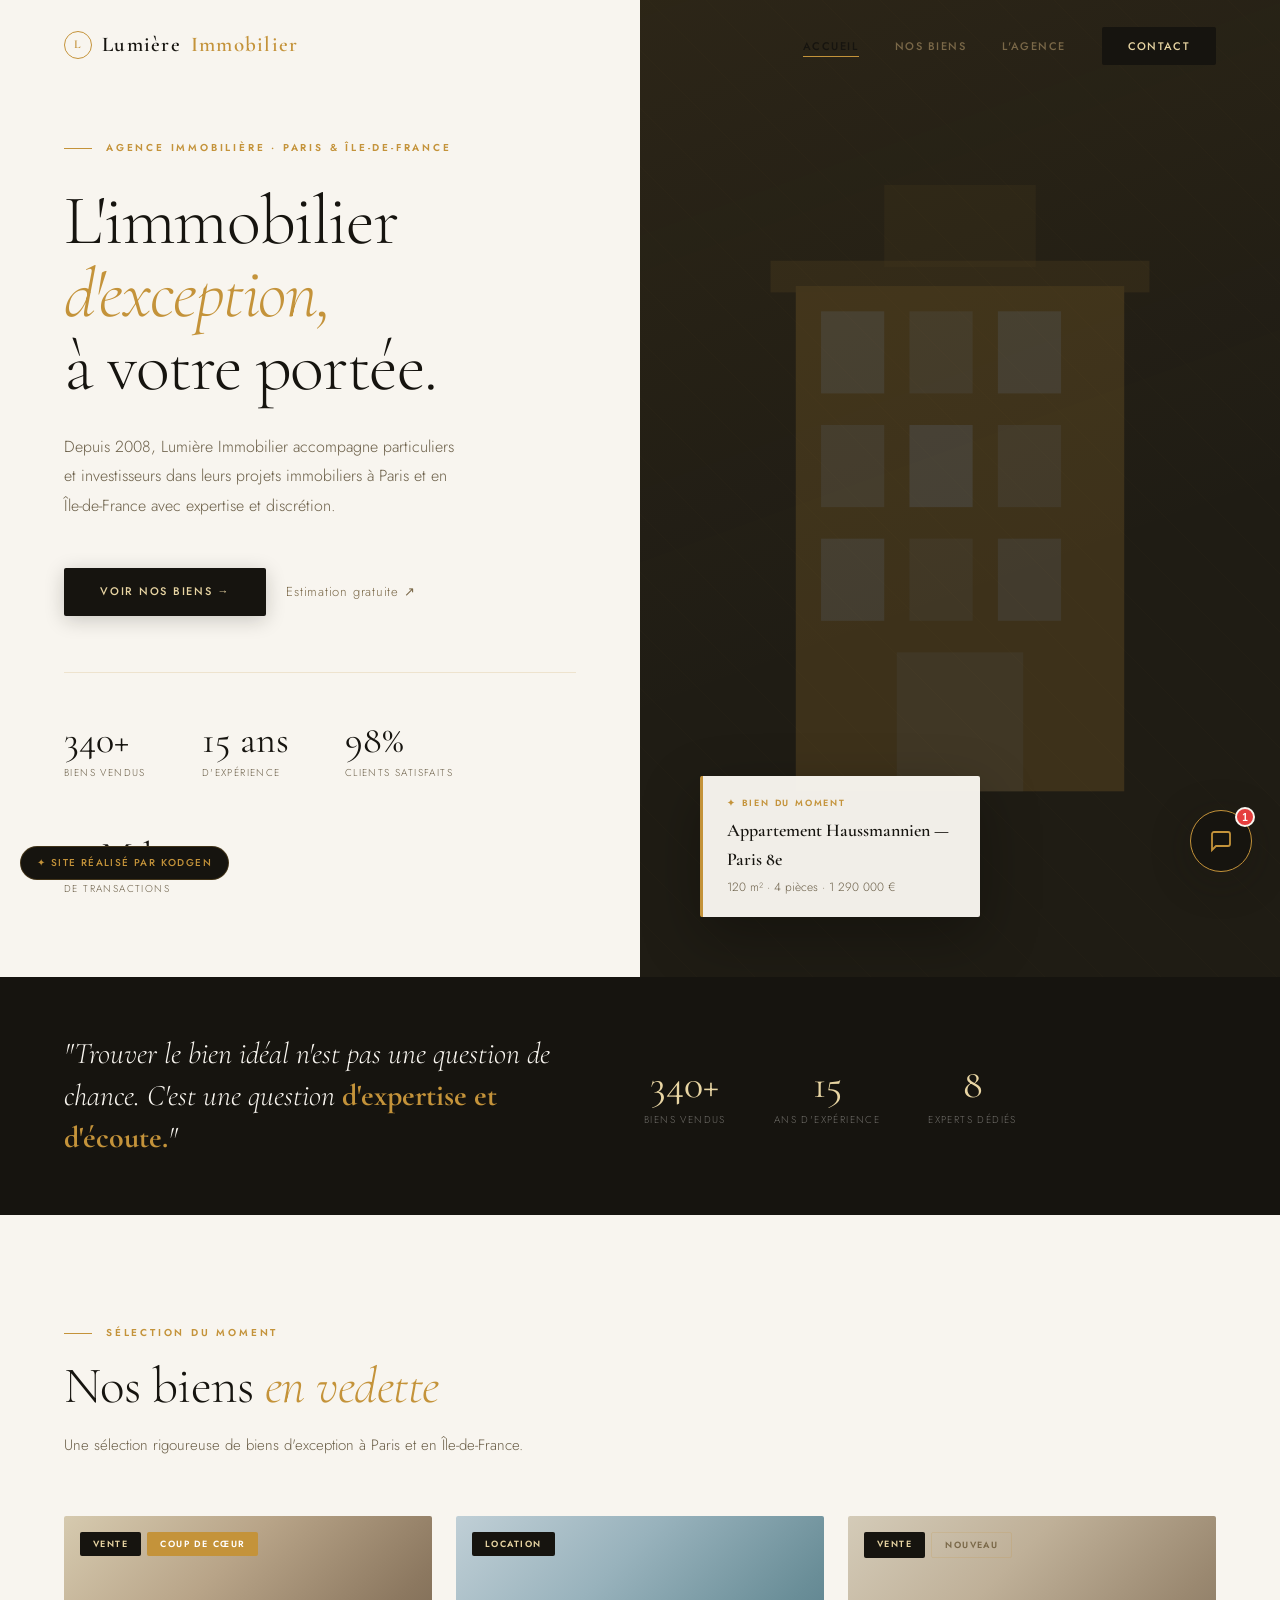
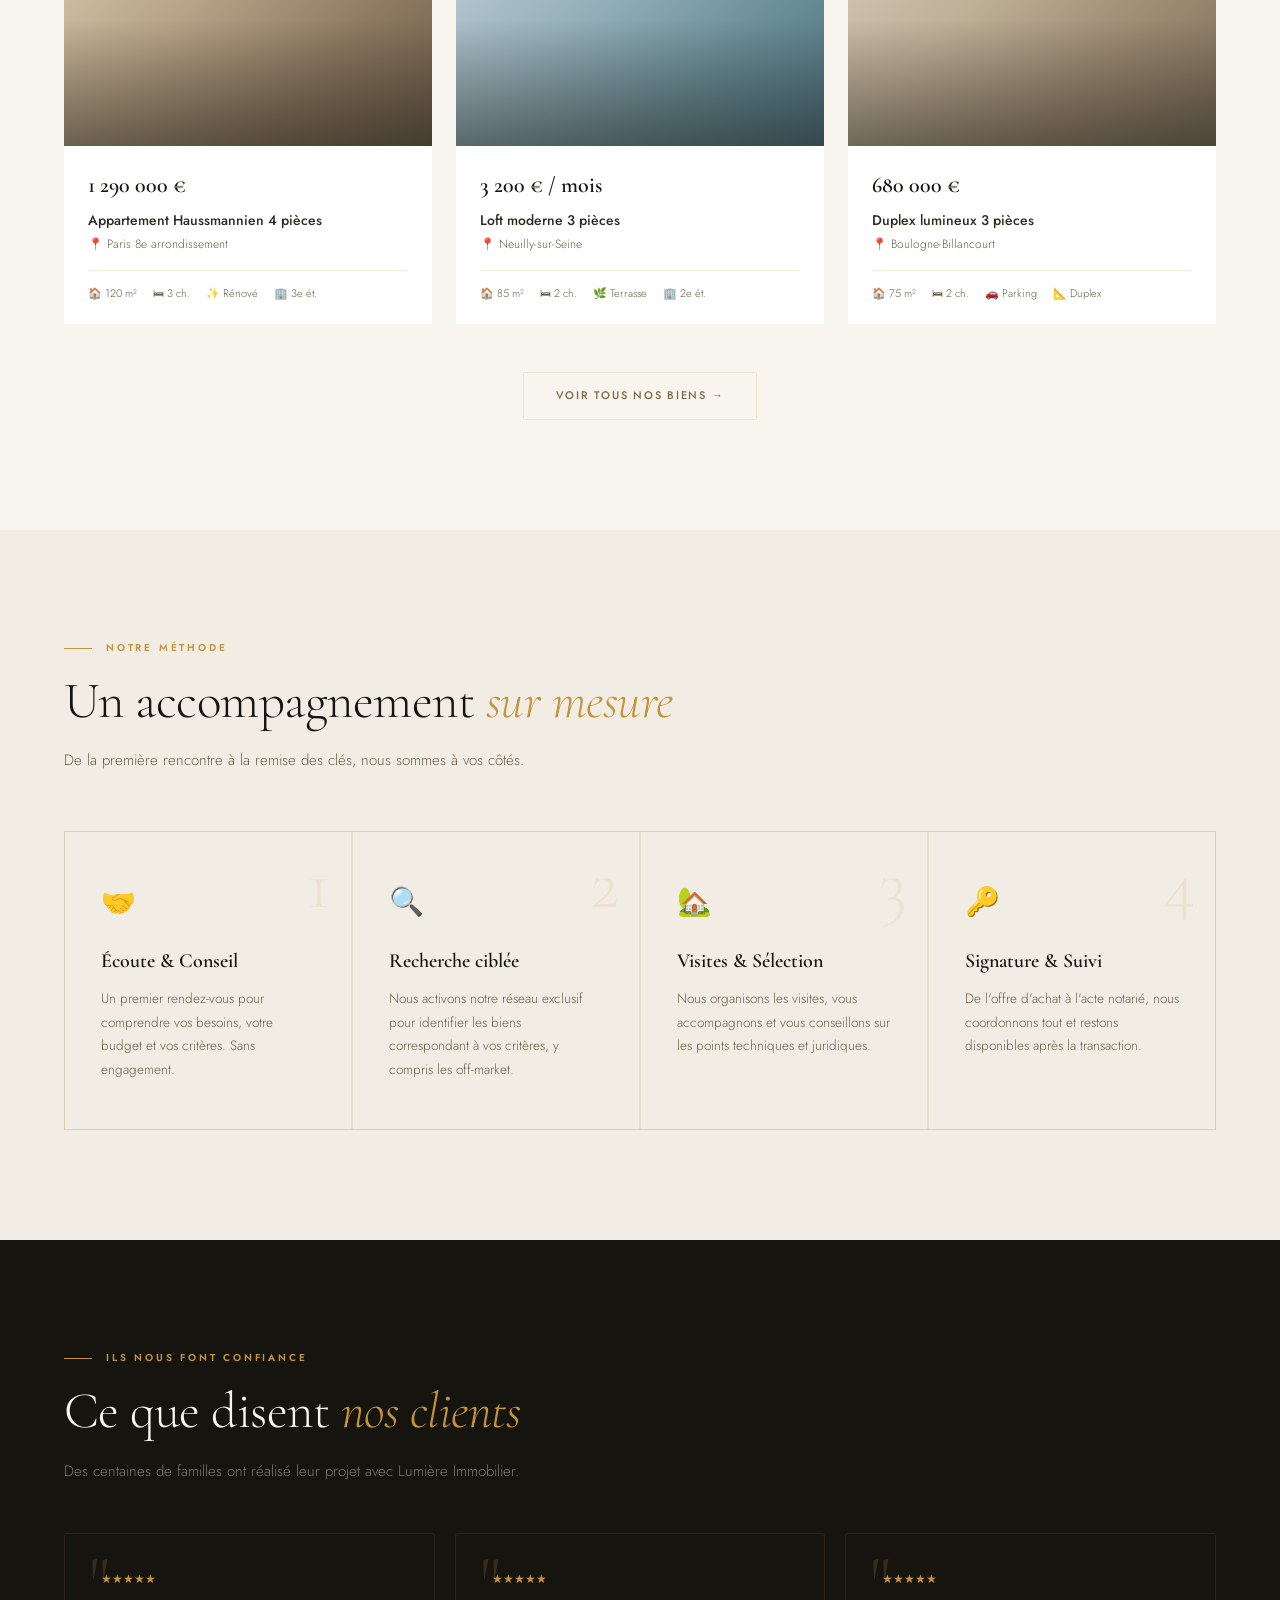
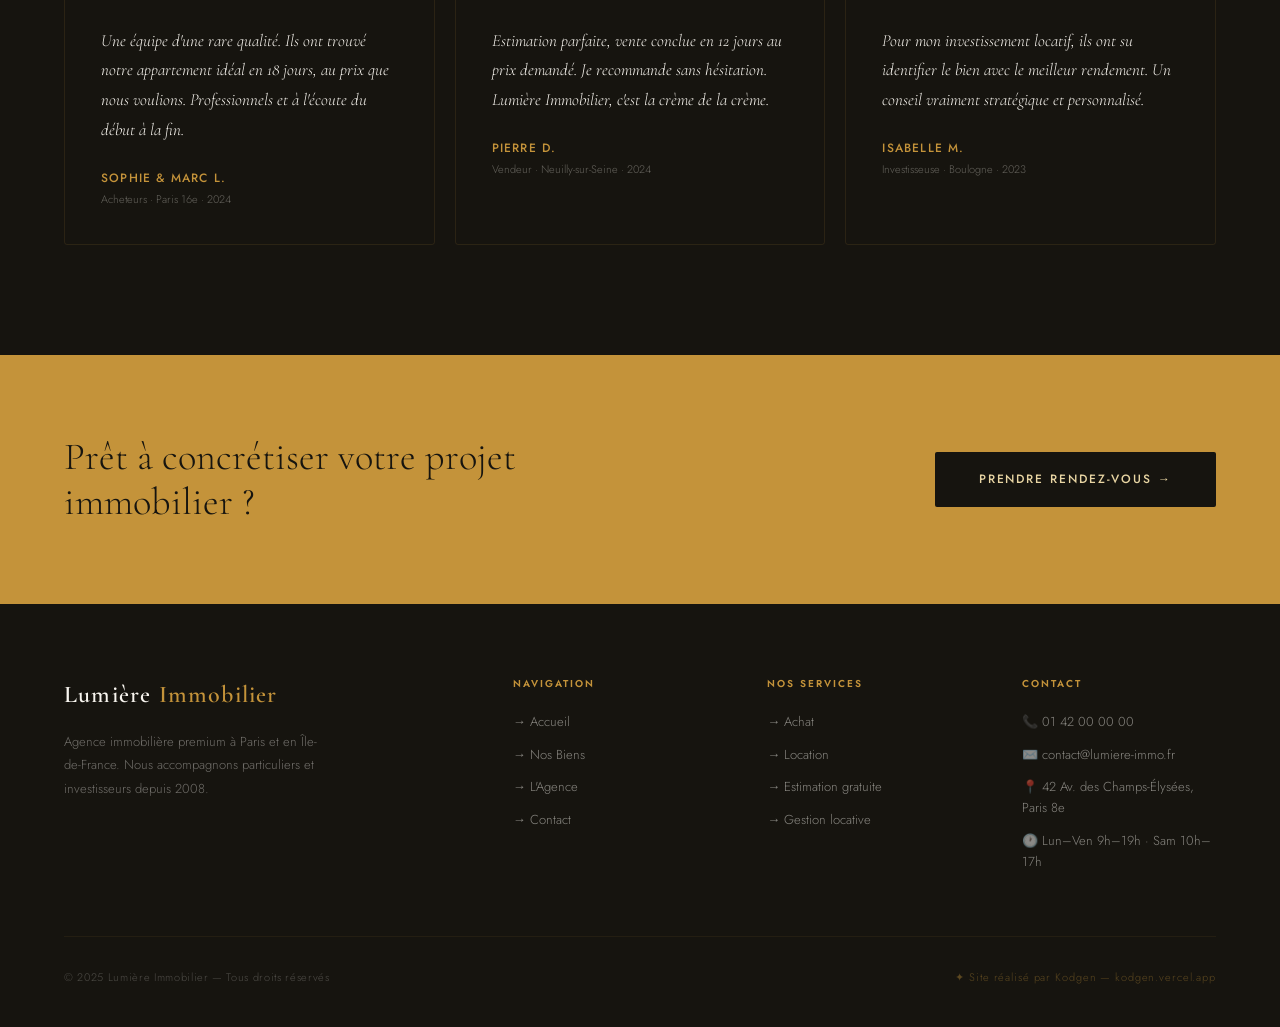
==== index.html @ 2587b150 "Add files via upload" ====
<!DOCTYPE html>
<html lang="fr">
<head>
<meta charset="UTF-8">
<meta name="viewport" content="width=device-width, initial-scale=1.0">
<title>Lumière Immobilier — Agence Premium Paris & IDF</title>
<meta name="description" content="Agence immobilière premium à Paris et en Île-de-France. Achat, vente, location et estimation de biens d'exception depuis 2008.">
<link rel="icon" type="image/svg+xml" href="data:image/svg+xml,<svg xmlns='http://www.w3.org/2000/svg' viewBox='0 0 32 32'><rect width='32' height='32' rx='6' fill='%2316140f'/><text x='50%25' y='54%25' dominant-baseline='central' text-anchor='middle' font-family='Georgia,serif' font-weight='700' font-size='20' fill='%23c4933a'>L</text></svg>">
<link rel="stylesheet" href="style.css">
<style>
  /* ── HERO ── */
  .hero {
    min-height: 100vh;
    display: grid;
    grid-template-columns: 1fr 1fr;
    padding-top: 0;
  }

  .hero-left {
    display: flex; flex-direction: column; justify-content: center;
    padding: 140px 64px 80px;
    position: relative; z-index: 2;
  }

  .hero-kicker {
    font-size: 10px; font-weight: 600;
    letter-spacing: 0.28em; text-transform: uppercase;
    color: var(--gold); margin-bottom: 28px;
    display: flex; align-items: center; gap: 14px;
  }
  .hero-kicker::before { content:''; width:28px; height:1px; background:var(--gold); }

  h1 {
    font-family: 'Cormorant Garamond', serif;
    font-size: clamp(46px, 5.5vw, 76px);
    font-weight: 300; line-height: 1.04;
    letter-spacing: -0.02em; color: var(--dark);
    margin-bottom: 28px;
  }
  h1 em { font-style: italic; color: var(--gold); }

  .hero-sub {
    font-size: 16px; color: var(--text-light);
    line-height: 1.85; max-width: 400px;
    margin-bottom: 48px; font-weight: 300;
  }

  .hero-btns { display: flex; align-items: center; gap: 20px; flex-wrap: wrap; }

  .hero-right {
    position: relative; overflow: hidden; background: var(--dark2);
    display: flex; align-items: flex-end; padding: 60px;
  }

  .hero-bg-pattern {
    position: absolute; inset: 0;
    background:
      linear-gradient(160deg, rgba(196,147,58,0.08) 0%, transparent 60%),
      repeating-linear-gradient(45deg, transparent, transparent 40px, rgba(196,147,58,0.02) 40px, rgba(196,147,58,0.02) 41px);
  }

  .hero-building {
    position: absolute; inset: 0; display: flex; align-items: center; justify-content: center;
  }

  .hero-tag-card {
    position: relative; z-index: 2;
    background: rgba(248,245,239,0.97);
    border-left: 3px solid var(--gold);
    padding: 20px 24px; border-radius: 2px;
    box-shadow: 0 20px 60px rgba(0,0,0,0.3);
    max-width: 280px;
  }
  .hero-tag-label { font-size: 9px; font-weight: 600; letter-spacing: 0.2em; text-transform: uppercase; color: var(--gold); margin-bottom: 6px; }
  .hero-tag-title { font-family: 'Cormorant Garamond', serif; font-size: 18px; font-weight: 600; color: var(--dark); margin-bottom: 4px; }
  .hero-tag-sub { font-size: 12px; color: var(--text-light); }

  /* ── ABOUT STRIP ── */
  .about-strip {
    background: var(--dark);
    padding: 56px 64px;
    display: flex; align-items: center; gap: 80px;
    flex-wrap: wrap;
  }
  .about-strip-text {
    font-family: 'Cormorant Garamond', serif;
    font-size: clamp(20px, 2.5vw, 30px);
    font-weight: 300; font-style: italic;
    color: var(--cream); line-height: 1.4;
    max-width: 500px; flex: 1;
  }
  .about-strip-text strong { color: var(--gold); font-style: normal; }
  .about-strip-stats {
    display: flex; gap: 48px; flex-wrap: wrap;
  }
  .strip-stat { text-align: center; }
  .strip-stat-num {
    font-family: 'Cormorant Garamond', serif;
    font-size: 40px; font-weight: 400; color: var(--gold-light); line-height: 1;
  }
  .strip-stat-label { font-size: 10px; letter-spacing: 0.14em; text-transform: uppercase; color: rgba(248,245,239,0.4); margin-top: 8px; }

  /* ── BIENS SECTION ── */
  .biens-grid {
    display: grid; grid-template-columns: repeat(3, 1fr); gap: 24px;
  }

  .bien-card {
    background: white; border-radius: 2px; overflow: hidden;
    transition: transform 0.35s cubic-bezier(0.4,0,0.2,1), box-shadow 0.35s;
    cursor: pointer;
  }
  .bien-card:hover { transform: translateY(-6px); box-shadow: 0 24px 64px rgba(22,20,15,0.13); }

  .bien-img {
    height: 230px; position: relative; overflow: hidden;
  }
  .bien-img-bg {
    width: 100%; height: 100%;
    transition: transform 0.45s cubic-bezier(0.4,0,0.2,1);
  }
  .bien-card:hover .bien-img-bg { transform: scale(1.06); }

  .p1 { background: linear-gradient(135deg, #d6caaf 0%, #b8a488 35%, #8c7860 70%, #6b5c48 100%); }
  .p2 { background: linear-gradient(135deg, #c0cfd6 0%, #98b2bc 35%, #6a8e98 70%, #4d7280 100%); }
  .p3 { background: linear-gradient(135deg, #d4cbb8 0%, #bfb098 35%, #9a8870 70%, #7a6c58 100%); }
  .p4 { background: linear-gradient(135deg, #c8d4c0 0%, #a8b898 35%, #7a9070 70%, #5c7055 100%); }
  .p5 { background: linear-gradient(135deg, #d0c4b0 0%, #b8a890 35%, #9a8c78 70%, #7c7060 100%); }

  .bien-img-overlay {
    position: absolute; inset: 0;
    background: linear-gradient(to top, rgba(22,20,15,0.45) 0%, transparent 55%);
  }

  .bien-badges {
    position: absolute; top: 16px; left: 16px;
    display: flex; gap: 6px;
  }

  .bien-body { padding: 22px 24px; }
  .bien-price {
    font-family: 'Cormorant Garamond', serif;
    font-size: 22px; font-weight: 600; color: var(--dark);
    margin-bottom: 6px;
  }
  .bien-title { font-size: 14px; font-weight: 500; color: var(--text); margin-bottom: 3px; }
  .bien-loc { font-size: 12px; color: var(--text-light); margin-bottom: 16px; }
  .bien-specs {
    display: flex; gap: 16px;
    padding-top: 14px; border-top: 1px solid var(--border);
  }
  .spec { font-size: 11px; color: var(--text-light); display: flex; align-items: center; gap: 4px; }

  /* ── PROCESS ── */
  .process-section { background: var(--cream2); }
  .process-grid {
    display: grid; grid-template-columns: repeat(4, 1fr); gap: 2px;
    background: var(--border); border: 1px solid var(--border);
  }
  .process-item {
    background: var(--cream2); padding: 48px 36px;
    position: relative; overflow: hidden;
  }
  .process-num {
    font-family: 'Cormorant Garamond', serif;
    font-size: 72px; font-weight: 300; color: var(--gold);
    opacity: 0.12; position: absolute;
    top: 16px; right: 20px; line-height: 1;
  }
  .process-icon { font-size: 28px; margin-bottom: 20px; }
  .process-title {
    font-family: 'Cormorant Garamond', serif;
    font-size: 20px; font-weight: 600; color: var(--dark);
    margin-bottom: 10px;
  }
  .process-desc { font-size: 13.5px; color: var(--text-light); line-height: 1.75; }

  /* ── TEMOIGNAGES ── */
  .temoignages-section { background: var(--dark); }
  .temoignages-section .section-title { color: var(--cream); }
  .temoignages-section .section-sub { color: rgba(248,245,239,0.45); }
  .temoignages-section .eyebrow { color: var(--gold); }
  .temoignages-section .eyebrow::before { background: var(--gold); }

  .temo-grid { display: grid; grid-template-columns: repeat(3,1fr); gap: 20px; }
  .temo-card {
    border: 1px solid rgba(196,147,58,0.12);
    border-radius: 3px; padding: 36px;
    position: relative; transition: border-color 0.3s;
  }
  .temo-card:hover { border-color: rgba(196,147,58,0.3); }
  .temo-quote {
    font-family: 'Cormorant Garamond', serif;
    font-size: 72px; color: var(--gold); opacity: 0.2;
    position: absolute; top: 12px; left: 24px; line-height: 1;
  }
  .temo-text {
    font-family: 'Cormorant Garamond', serif;
    font-size: 17px; font-style: italic; font-weight: 300;
    color: var(--cream); line-height: 1.75;
    margin-bottom: 24px; padding-top: 24px;
  }
  .temo-stars { color: var(--gold); font-size: 12px; margin-bottom: 12px; }
  .temo-author { font-size: 12px; font-weight: 500; letter-spacing: 0.1em; text-transform: uppercase; color: var(--gold); }
  .temo-role { font-size: 11px; color: rgba(248,245,239,0.35); margin-top: 3px; }

  /* ── CTA BAND ── */
  .cta-band {
    background: var(--gold);
    padding: 80px 64px;
    display: flex; align-items: center; justify-content: space-between; gap: 40px; flex-wrap: wrap;
  }
  .cta-band-title {
    font-family: 'Cormorant Garamond', serif;
    font-size: clamp(28px, 3vw, 44px);
    font-weight: 300; color: var(--dark);
    max-width: 500px; line-height: 1.15;
  }
  .btn-cta-dark {
    background: var(--dark); color: var(--gold-light);
    padding: 18px 44px; font-family: 'Jost', sans-serif;
    font-size: 12px; font-weight: 500;
    letter-spacing: 0.16em; text-transform: uppercase;
    text-decoration: none; border-radius: 2px; white-space: nowrap;
    transition: background 0.2s, transform 0.2s; display: inline-block;
  }
  .btn-cta-dark:hover { background: var(--dark2); transform: translateY(-2px); }

  @media (max-width: 900px) {
    .hero { grid-template-columns: 1fr; }
    .hero-right { height: 360px; }
    .hero-left { padding: 110px 28px 60px; }
    .biens-grid { grid-template-columns: 1fr; }
    .process-grid { grid-template-columns: 1fr 1fr; }
    .temo-grid { grid-template-columns: 1fr; }
    .about-strip { padding: 48px 28px; gap: 40px; }
    .cta-band { padding: 60px 28px; }
  }
  @media (max-width: 600px) {
    .process-grid { grid-template-columns: 1fr; }
    .about-strip-stats { gap: 28px; }
  }
</style>
</head>
<body>

<div id="nav-placeholder"></div>

<!-- HERO -->
<header class="hero">
  <div class="hero-left">
    <div class="hero-kicker">Agence immobilière · Paris & Île-de-France</div>
    <h1>L'immobilier<br><em>d'exception,</em><br>à votre portée.</h1>
    <p class="hero-sub">Depuis 2008, Lumière Immobilier accompagne particuliers et investisseurs dans leurs projets immobiliers à Paris et en Île-de-France avec expertise et discrétion.</p>
    <div class="hero-btns">
      <a href="biens.html" class="btn btn-dark">Voir nos biens →</a>
      <a href="contact.html" class="btn-ghost">Estimation gratuite ↗</a>
    </div>
    <div class="stats-row">
      <div><div class="stat-num">340+</div><div class="stat-label">Biens vendus</div></div>
      <div><div class="stat-num">15 ans</div><div class="stat-label">D'expérience</div></div>
      <div><div class="stat-num">98%</div><div class="stat-label">Clients satisfaits</div></div>
      <div><div class="stat-num">€2Md+</div><div class="stat-label">De transactions</div></div>
    </div>
  </div>

  <div class="hero-right">
    <div class="hero-bg-pattern"></div>
    <div class="hero-building">
      <svg viewBox="0 0 380 480" fill="none" style="width:75%;opacity:0.18;">
        <rect x="60" y="80" width="260" height="400" fill="#c4933a"/>
        <rect x="80" y="100" width="50" height="65" fill="white" opacity="0.6"/>
        <rect x="150" y="100" width="50" height="65" fill="white" opacity="0.4"/>
        <rect x="220" y="100" width="50" height="65" fill="white" opacity="0.6"/>
        <rect x="80" y="190" width="50" height="65" fill="white" opacity="0.5"/>
        <rect x="150" y="190" width="50" height="65" fill="white" opacity="0.7"/>
        <rect x="220" y="190" width="50" height="65" fill="white" opacity="0.4"/>
        <rect x="80" y="280" width="50" height="65" fill="white" opacity="0.6"/>
        <rect x="150" y="280" width="50" height="65" fill="white" opacity="0.3"/>
        <rect x="220" y="280" width="50" height="65" fill="white" opacity="0.5"/>
        <rect x="140" y="370" width="100" height="110" fill="white" opacity="0.3"/>
        <rect x="40" y="60" width="300" height="25" fill="#c4933a" opacity="0.5"/>
        <rect x="130" y="0" width="120" height="65" fill="#c4933a" opacity="0.3"/>
      </svg>
    </div>
    <div class="hero-tag-card">
      <div class="hero-tag-label">✦ Bien du moment</div>
      <div class="hero-tag-title">Appartement Haussmannien — Paris 8e</div>
      <div class="hero-tag-sub">120 m² · 4 pièces · 1 290 000 €</div>
    </div>
  </div>
</header>

<!-- ABOUT STRIP -->
<div class="about-strip fade">
  <div class="about-strip-text">"Trouver le bien idéal n'est pas une question de chance. C'est une question <strong>d'expertise et d'écoute.</strong>"</div>
  <div class="about-strip-stats">
    <div class="strip-stat"><div class="strip-stat-num">340+</div><div class="strip-stat-label">Biens vendus</div></div>
    <div class="strip-stat"><div class="strip-stat-num">15</div><div class="strip-stat-label">Ans d'expérience</div></div>
    <div class="strip-stat"><div class="strip-stat-num">8</div><div class="strip-stat-label">Experts dédiés</div></div>
  </div>
</div>

<!-- BIENS -->
<section class="section">
  <div class="eyebrow fade">Sélection du moment</div>
  <h2 class="section-title fade">Nos biens <em>en vedette</em></h2>
  <p class="section-sub fade">Une sélection rigoureuse de biens d'exception à Paris et en Île-de-France.</p>

  <div class="biens-grid">
    <div class="bien-card fade fade-d1">
      <div class="bien-img">
        <div class="bien-img-bg p1"></div>
        <div class="bien-img-overlay"></div>
        <div class="bien-badges"><span class="tag tag-dark">Vente</span><span class="tag tag-gold">Coup de cœur</span></div>
      </div>
      <div class="bien-body">
        <div class="bien-price">1 290 000 €</div>
        <div class="bien-title">Appartement Haussmannien 4 pièces</div>
        <div class="bien-loc">📍 Paris 8e arrondissement</div>
        <div class="bien-specs">
          <div class="spec">🏠 120 m²</div>
          <div class="spec">🛏 3 ch.</div>
          <div class="spec">✨ Rénové</div>
          <div class="spec">🏢 3e ét.</div>
        </div>
      </div>
    </div>

    <div class="bien-card fade fade-d2">
      <div class="bien-img">
        <div class="bien-img-bg p2"></div>
        <div class="bien-img-overlay"></div>
        <div class="bien-badges"><span class="tag tag-dark">Location</span></div>
      </div>
      <div class="bien-body">
        <div class="bien-price">3 200 € / mois</div>
        <div class="bien-title">Loft moderne 3 pièces</div>
        <div class="bien-loc">📍 Neuilly-sur-Seine</div>
        <div class="bien-specs">
          <div class="spec">🏠 85 m²</div>
          <div class="spec">🛏 2 ch.</div>
          <div class="spec">🌿 Terrasse</div>
          <div class="spec">🏢 2e ét.</div>
        </div>
      </div>
    </div>

    <div class="bien-card fade fade-d3">
      <div class="bien-img">
        <div class="bien-img-bg p3"></div>
        <div class="bien-img-overlay"></div>
        <div class="bien-badges"><span class="tag tag-dark">Vente</span><span class="tag tag-outline">Nouveau</span></div>
      </div>
      <div class="bien-body">
        <div class="bien-price">680 000 €</div>
        <div class="bien-title">Duplex lumineux 3 pièces</div>
        <div class="bien-loc">📍 Boulogne-Billancourt</div>
        <div class="bien-specs">
          <div class="spec">🏠 75 m²</div>
          <div class="spec">🛏 2 ch.</div>
          <div class="spec">🚗 Parking</div>
          <div class="spec">📐 Duplex</div>
        </div>
      </div>
    </div>
  </div>

  <div style="text-align:center; margin-top:48px;" class="fade">
    <a href="biens.html" class="btn btn-outline">Voir tous nos biens →</a>
  </div>
</section>

<!-- PROCESS -->
<section class="section process-section">
  <div class="eyebrow fade">Notre méthode</div>
  <h2 class="section-title fade">Un accompagnement <em>sur mesure</em></h2>
  <p class="section-sub fade">De la première rencontre à la remise des clés, nous sommes à vos côtés.</p>
  <div class="process-grid">
    <div class="process-item fade fade-d1">
      <div class="process-num">1</div>
      <div class="process-icon">🤝</div>
      <div class="process-title">Écoute & Conseil</div>
      <div class="process-desc">Un premier rendez-vous pour comprendre vos besoins, votre budget et vos critères. Sans engagement.</div>
    </div>
    <div class="process-item fade fade-d2">
      <div class="process-num">2</div>
      <div class="process-icon">🔍</div>
      <div class="process-title">Recherche ciblée</div>
      <div class="process-desc">Nous activons notre réseau exclusif pour identifier les biens correspondant à vos critères, y compris les off-market.</div>
    </div>
    <div class="process-item fade fade-d3">
      <div class="process-num">3</div>
      <div class="process-icon">🏡</div>
      <div class="process-title">Visites & Sélection</div>
      <div class="process-desc">Nous organisons les visites, vous accompagnons et vous conseillons sur les points techniques et juridiques.</div>
    </div>
    <div class="process-item fade fade-d4">
      <div class="process-num">4</div>
      <div class="process-icon">🔑</div>
      <div class="process-title">Signature & Suivi</div>
      <div class="process-desc">De l'offre d'achat à l'acte notarié, nous coordonnons tout et restons disponibles après la transaction.</div>
    </div>
  </div>
</section>

<!-- TEMOIGNAGES -->
<section class="section temoignages-section">
  <div class="eyebrow fade">Ils nous font confiance</div>
  <h2 class="section-title fade">Ce que disent <em>nos clients</em></h2>
  <p class="section-sub fade" style="margin-bottom:48px;">Des centaines de familles ont réalisé leur projet avec Lumière Immobilier.</p>
  <div class="temo-grid">
    <div class="temo-card fade fade-d1">
      <div class="temo-quote">"</div>
      <div class="temo-stars">★★★★★</div>
      <div class="temo-text">Une équipe d'une rare qualité. Ils ont trouvé notre appartement idéal en 18 jours, au prix que nous voulions. Professionnels et à l'écoute du début à la fin.</div>
      <div class="temo-author">Sophie & Marc L.</div>
      <div class="temo-role">Acheteurs · Paris 16e · 2024</div>
    </div>
    <div class="temo-card fade fade-d2">
      <div class="temo-quote">"</div>
      <div class="temo-stars">★★★★★</div>
      <div class="temo-text">Estimation parfaite, vente conclue en 12 jours au prix demandé. Je recommande sans hésitation. Lumière Immobilier, c'est la crème de la crème.</div>
      <div class="temo-author">Pierre D.</div>
      <div class="temo-role">Vendeur · Neuilly-sur-Seine · 2024</div>
    </div>
    <div class="temo-card fade fade-d3">
      <div class="temo-quote">"</div>
      <div class="temo-stars">★★★★★</div>
      <div class="temo-text">Pour mon investissement locatif, ils ont su identifier le bien avec le meilleur rendement. Un conseil vraiment stratégique et personnalisé.</div>
      <div class="temo-author">Isabelle M.</div>
      <div class="temo-role">Investisseuse · Boulogne · 2023</div>
    </div>
  </div>
</section>

<!-- CTA -->
<div class="cta-band fade">
  <div class="cta-band-title">Prêt à concrétiser votre projet immobilier ?</div>
  <a href="contact.html" class="btn-cta-dark">Prendre rendez-vous →</a>
</div>

<div id="footer-placeholder"></div>
<div id="chat-placeholder"></div>

<script src="shared.js"></script>
<script src="chat.js"></script>
</body>
</html>
---- style.css ----
@import url('https://fonts.googleapis.com/css2?family=Cormorant+Garamond:ital,wght@0,300;0,400;0,600;0,700;1,300;1,400;1,600&family=Jost:wght@200;300;400;500;600&display=swap');

:root {
  --cream: #f8f5ef;
  --cream2: #f2ede4;
  --dark: #16140f;
  --dark2: #1f1c14;
  --gold: #c4933a;
  --gold-light: #e8d5a3;
  --gold-pale: #f5edd8;
  --warm: #7a6848;
  --text: #2e2a20;
  --text-light: #6b5f48;
  --border: rgba(196,147,58,0.18);
  --border-dark: rgba(196,147,58,0.08);
  --shadow: 0 24px 80px rgba(22,20,15,0.10);
  --shadow-sm: 0 8px 32px rgba(22,20,15,0.08);
}

*, *::before, *::after { margin: 0; padding: 0; box-sizing: border-box; }
html { scroll-behavior: smooth; font-size: 16px; }

body {
  background: var(--cream);
  color: var(--text);
  font-family: 'Jost', sans-serif;
  font-weight: 300;
  line-height: 1.6;
  overflow-x: hidden;
  -webkit-font-smoothing: antialiased;
}

/* ── SCROLLBAR ── */
::-webkit-scrollbar { width: 5px; }
::-webkit-scrollbar-track { background: var(--cream); }
::-webkit-scrollbar-thumb { background: var(--gold); border-radius: 3px; }

/* ── KODGEN BADGE ── */
.kodgen-badge {
  position: fixed;
  bottom: 20px;
  left: 20px;
  z-index: 500;
  background: var(--dark);
  color: var(--gold);
  font-size: 10px;
  font-weight: 500;
  letter-spacing: 0.14em;
  text-transform: uppercase;
  padding: 8px 16px;
  border-radius: 100px;
  border: 1px solid rgba(196,147,58,0.25);
  text-decoration: none;
  transition: all 0.2s;
  white-space: nowrap;
}
.kodgen-badge:hover { background: #2a2519; color: var(--gold-light); }

/* ── NAV ── */
nav {
  position: fixed; top: 0; left: 0; right: 0; z-index: 200;
  padding: 28px 64px;
  display: flex; justify-content: space-between; align-items: center;
  transition: all 0.5s cubic-bezier(0.4,0,0.2,1);
}
nav.scrolled {
  background: rgba(248,245,239,0.97);
  backdrop-filter: blur(20px);
  -webkit-backdrop-filter: blur(20px);
  padding: 18px 64px;
  box-shadow: 0 1px 0 var(--border);
}
.nav-logo {
  font-family: 'Cormorant Garamond', serif;
  font-size: 21px;
  font-weight: 600;
  letter-spacing: 0.06em;
  color: var(--dark);
  text-decoration: none;
  display: flex; align-items: center; gap: 10px;
}
.nav-logo-mark {
  width: 28px; height: 28px;
  border: 1.5px solid var(--gold);
  border-radius: 50%;
  display: flex; align-items: center; justify-content: center;
  font-size: 12px; color: var(--gold);
}
.nav-links { display: flex; align-items: center; gap: 36px; list-style: none; }
.nav-links a {
  font-size: 11px; font-weight: 500;
  letter-spacing: 0.14em; text-transform: uppercase;
  color: var(--warm); text-decoration: none;
  transition: color 0.2s; position: relative;
}
.nav-links a::after {
  content: ''; position: absolute; bottom: -3px; left: 0; right: 0;
  height: 1px; background: var(--gold);
  transform: scaleX(0); transition: transform 0.3s;
}
.nav-links a:hover { color: var(--gold); }
.nav-links a:hover::after, .nav-links a.active::after { transform: scaleX(1); }
.nav-links a.active { color: var(--dark); }
.nav-cta-link {
  background: var(--dark) !important;
  color: var(--gold-light) !important;
  padding: 11px 26px !important;
  border-radius: 2px !important;
  letter-spacing: 0.12em !important;
  transition: background 0.2s, transform 0.2s !important;
}
.nav-cta-link:hover { background: var(--dark2) !important; transform: translateY(-1px); }
.nav-cta-link::after { display: none !important; }

.nav-hamburger {
  display: none; flex-direction: column; gap: 5px; cursor: pointer;
  background: none; border: none; padding: 4px;
}
.nav-hamburger span {
  display: block; width: 22px; height: 1.5px; background: var(--dark);
  transition: all 0.3s;
}

/* Mobile nav */
.mobile-menu {
  display: none; position: fixed; inset: 0; z-index: 150;
  background: var(--cream); padding: 100px 40px 40px;
  flex-direction: column; gap: 32px;
  transform: translateX(100%); transition: transform 0.4s cubic-bezier(0.4,0,0.2,1);
}
.mobile-menu.open { transform: translateX(0); }
.mobile-menu a {
  font-family: 'Cormorant Garamond', serif;
  font-size: 36px; font-weight: 300;
  color: var(--dark); text-decoration: none;
  border-bottom: 1px solid var(--border);
  padding-bottom: 24px;
  transition: color 0.2s;
}
.mobile-menu a:hover { color: var(--gold); }

/* ── SECTIONS ── */
.section { padding: 110px 64px; }
.section-sm { padding: 70px 64px; }

.eyebrow {
  font-size: 10px; font-weight: 600;
  letter-spacing: 0.28em; text-transform: uppercase;
  color: var(--gold); margin-bottom: 18px;
  display: flex; align-items: center; gap: 14px;
}
.eyebrow::before {
  content: ''; width: 28px; height: 1px;
  background: var(--gold); display: block; flex-shrink: 0;
}

.section-title {
  font-family: 'Cormorant Garamond', serif;
  font-size: clamp(34px, 4vw, 58px);
  font-weight: 300; line-height: 1.08;
  letter-spacing: -0.01em; color: var(--dark);
  margin-bottom: 18px;
}
.section-title em { font-style: italic; color: var(--gold); }

.section-sub {
  font-size: 15px; color: var(--text-light);
  line-height: 1.85; max-width: 500px;
  margin-bottom: 56px; font-weight: 300;
}

/* ── BUTTONS ── */
.btn {
  display: inline-flex; align-items: center; gap: 10px;
  font-family: 'Jost', sans-serif;
  font-size: 11px; font-weight: 500;
  letter-spacing: 0.16em; text-transform: uppercase;
  text-decoration: none; border: none; cursor: pointer;
  transition: all 0.25s; border-radius: 2px;
}
.btn-dark {
  background: var(--dark); color: var(--gold-light);
  padding: 15px 36px;
  box-shadow: 0 4px 20px rgba(22,20,15,0.2);
}
.btn-dark:hover { background: var(--dark2); transform: translateY(-2px); box-shadow: 0 8px 32px rgba(22,20,15,0.25); }
.btn-gold {
  background: var(--gold); color: var(--dark);
  padding: 15px 36px;
}
.btn-gold:hover { background: #b8842e; transform: translateY(-2px); }
.btn-outline {
  background: transparent; color: var(--warm);
  padding: 14px 32px; border: 1px solid var(--border);
}
.btn-outline:hover { border-color: var(--gold); color: var(--gold); }
.btn-ghost {
  background: none; border: none;
  color: var(--warm); font-size: 13px;
  letter-spacing: 0.06em; text-transform: none;
  text-decoration: none; cursor: pointer;
  display: inline-flex; align-items: center; gap: 8px;
  transition: color 0.2s; padding: 0;
}
.btn-ghost:hover { color: var(--gold); }

/* ── CARDS SHARED ── */
.card {
  background: white;
  border-radius: 3px;
  overflow: hidden;
  transition: transform 0.3s cubic-bezier(0.4,0,0.2,1), box-shadow 0.3s;
}
.card:hover { transform: translateY(-5px); box-shadow: var(--shadow); }

/* ── DIVIDER ── */
.divider {
  width: 48px; height: 1px;
  background: var(--gold); margin: 32px 0;
}
.divider-full {
  width: 100%; height: 1px;
  background: var(--border);
}

/* ── TAG PILL ── */
.tag {
  display: inline-block;
  font-size: 9px; font-weight: 600;
  letter-spacing: 0.16em; text-transform: uppercase;
  padding: 5px 13px; border-radius: 2px;
}
.tag-dark { background: var(--dark); color: var(--gold-light); }
.tag-gold { background: var(--gold); color: white; }
.tag-outline { border: 1px solid var(--border); color: var(--warm); background: none; }

/* ── STATS ROW ── */
.stats-row {
  display: flex; gap: 56px; flex-wrap: wrap;
  padding-top: 48px;
  border-top: 1px solid var(--border);
  margin-top: 56px;
}
.stat-num {
  font-family: 'Cormorant Garamond', serif;
  font-size: 38px; font-weight: 400; color: var(--dark);
  line-height: 1;
}
.stat-label {
  font-size: 10px; letter-spacing: 0.14em;
  text-transform: uppercase; color: var(--text-light);
  margin-top: 6px;
}

/* ── FOOTER ── */
footer {
  background: var(--dark);
  padding: 72px 64px 40px;
}
.footer-grid {
  display: grid; grid-template-columns: 2fr 1fr 1fr 1fr;
  gap: 60px; margin-bottom: 64px;
}
.footer-logo {
  font-family: 'Cormorant Garamond', serif;
  font-size: 24px; font-weight: 600;
  color: var(--cream); letter-spacing: 0.05em;
  margin-bottom: 16px;
}
.footer-logo span { color: var(--gold); }
.footer-desc {
  font-size: 13px; color: rgba(248,245,239,0.4);
  line-height: 1.8; max-width: 260px;
}
.footer-col-title {
  font-size: 10px; font-weight: 600;
  letter-spacing: 0.2em; text-transform: uppercase;
  color: var(--gold); margin-bottom: 20px;
}
.footer-links { list-style: none; display: flex; flex-direction: column; gap: 12px; }
.footer-links a {
  font-size: 13px; color: rgba(248,245,239,0.5);
  text-decoration: none; transition: color 0.2s;
  display: flex; align-items: center; gap: 8px;
}
.footer-links a:hover { color: var(--gold-light); }
.footer-bottom {
  border-top: 1px solid rgba(196,147,58,0.08);
  padding-top: 32px;
  display: flex; justify-content: space-between;
  align-items: center; flex-wrap: wrap; gap: 12px;
}
.footer-copy { font-size: 11px; color: rgba(248,245,239,0.25); letter-spacing: 0.06em; }
.footer-kodgen {
  font-size: 11px; color: rgba(196,147,58,0.4);
  letter-spacing: 0.08em;
}

/* ── CHATBOT ── */
#chat-trigger {
  position: fixed; bottom: 28px; right: 28px; z-index: 400;
  width: 62px; height: 62px; border-radius: 50%;
  background: var(--dark); border: 1.5px solid var(--gold);
  cursor: pointer; display: flex; align-items: center; justify-content: center;
  box-shadow: 0 8px 40px rgba(22,20,15,0.3), 0 0 0 0 rgba(196,147,58,0.3);
  transition: all 0.3s; position: fixed;
  animation: pulse-ring 3s infinite;
}
@keyframes pulse-ring {
  0%, 100% { box-shadow: 0 8px 40px rgba(22,20,15,0.3), 0 0 0 0 rgba(196,147,58,0.3); }
  50% { box-shadow: 0 8px 40px rgba(22,20,15,0.3), 0 0 0 8px rgba(196,147,58,0); }
}
#chat-trigger:hover { transform: scale(1.06); background: var(--dark2); }
#chat-trigger svg { width: 24px; height: 24px; color: var(--gold); }
.chat-notif {
  position: absolute; top: -4px; right: -4px;
  width: 20px; height: 20px; border-radius: 50%;
  background: #e53e3e; color: white;
  font-size: 10px; font-weight: 700;
  display: flex; align-items: center; justify-content: center;
  border: 2px solid var(--cream);
}

#chat-panel {
  position: fixed; bottom: 108px; right: 28px; z-index: 400;
  width: 380px; height: 560px;
  background: var(--cream); border-radius: 8px;
  border: 1px solid var(--border);
  box-shadow: 0 32px 100px rgba(22,20,15,0.22);
  display: flex; flex-direction: column; overflow: hidden;
  transform-origin: bottom right;
  transform: scale(0.88) translateY(20px);
  opacity: 0; pointer-events: none;
  transition: all 0.3s cubic-bezier(0.34,1.56,0.64,1);
}
#chat-panel.open {
  transform: scale(1) translateY(0);
  opacity: 1; pointer-events: auto;
}

.chat-head {
  background: var(--dark);
  padding: 18px 20px;
  display: flex; align-items: center; gap: 13px;
  border-bottom: 1px solid rgba(196,147,58,0.12);
  flex-shrink: 0;
}
.chat-head-avatar {
  width: 40px; height: 40px; border-radius: 50%;
  background: linear-gradient(135deg, var(--gold), var(--warm));
  display: flex; align-items: center; justify-content: center;
  font-size: 18px; flex-shrink: 0;
}
.chat-head-name {
  font-family: 'Cormorant Garamond', serif;
  font-size: 17px; font-weight: 600; color: var(--cream);
}
.chat-head-status {
  font-size: 11px; color: var(--gold);
  display: flex; align-items: center; gap: 5px; margin-top: 1px;
}
.dot-live {
  width: 6px; height: 6px; border-radius: 50%;
  background: #48bb78;
  animation: blink 2s infinite;
}
@keyframes blink { 0%,100%{opacity:1} 50%{opacity:0.3} }
.chat-head-close {
  margin-left: auto; background: none; border: none;
  color: rgba(248,245,239,0.35); cursor: pointer;
  font-size: 22px; line-height: 1;
  transition: color 0.2s; padding: 2px 6px;
}
.chat-head-close:hover { color: var(--cream); }

.chat-body {
  flex: 1; overflow-y: auto; padding: 18px;
  display: flex; flex-direction: column; gap: 10px;
  scroll-behavior: smooth;
}
.chat-body::-webkit-scrollbar { width: 3px; }
.chat-body::-webkit-scrollbar-thumb { background: var(--border); border-radius: 3px; }

.chat-date-sep {
  text-align: center; font-size: 10px;
  letter-spacing: 0.12em; text-transform: uppercase;
  color: var(--text-light); opacity: 0.5;
  padding: 4px 0;
}

.bubble-wrap { display: flex; flex-direction: column; max-width: 82%; animation: fadeUp 0.25s ease; }
@keyframes fadeUp { from{opacity:0;transform:translateY(8px)} to{opacity:1;transform:translateY(0)} }
.bubble-wrap.bot { align-self: flex-start; }
.bubble-wrap.user { align-self: flex-end; }

.bubble {
  padding: 11px 15px; border-radius: 4px;
  font-size: 13.5px; line-height: 1.65;
}
.bubble-wrap.bot .bubble {
  background: white; color: var(--text);
  border: 1px solid var(--border);
  border-bottom-left-radius: 1px;
  box-shadow: 0 2px 8px rgba(22,20,15,0.06);
}
.bubble-wrap.user .bubble {
  background: var(--dark); color: var(--cream);
  border-bottom-right-radius: 1px;
}
.bubble strong { font-weight: 500; color: var(--gold); }

.bubble-time {
  font-size: 10px; color: var(--text-light);
  opacity: 0.5; margin-top: 4px;
}
.bubble-wrap.user .bubble-time { text-align: right; }

/* Quick reply chips */
.chips { display: flex; flex-wrap: wrap; gap: 6px; margin-top: 2px; }
.chip {
  background: none; border: 1px solid var(--border);
  color: var(--warm); font-family: 'Jost', sans-serif;
  font-size: 11px; font-weight: 400;
  padding: 5px 12px; border-radius: 100px;
  cursor: pointer; transition: all 0.2s; white-space: nowrap;
}
.chip:hover { border-color: var(--gold); color: var(--gold); background: rgba(196,147,58,0.05); }

/* Typing indicator */
.typing-wrap { align-self: flex-start; }
.typing-dots {
  display: flex; gap: 4px; padding: 13px 16px;
  background: white; border: 1px solid var(--border);
  border-radius: 4px; border-bottom-left-radius: 1px; width: fit-content;
  box-shadow: 0 2px 8px rgba(22,20,15,0.06);
}
.typing-dot {
  width: 6px; height: 6px; border-radius: 50%;
  background: var(--gold); animation: bounce 1.3s infinite;
}
.typing-dot:nth-child(2) { animation-delay: 0.18s; }
.typing-dot:nth-child(3) { animation-delay: 0.36s; }
@keyframes bounce { 0%,60%,100%{transform:translateY(0);opacity:0.4} 30%{transform:translateY(-7px);opacity:1} }

.chat-chips-row {
  padding: 0 16px 10px; display: flex; flex-wrap: wrap; gap: 6px; flex-shrink: 0;
}
.chat-chips-row .chip { font-size: 10.5px; }

/* Input */
.chat-foot {
  padding: 12px 14px; border-top: 1px solid var(--border);
  display: flex; gap: 10px; align-items: center;
  background: var(--cream); flex-shrink: 0;
}
#chat-in {
  flex: 1; background: white;
  border: 1px solid var(--border); border-radius: 100px;
  padding: 10px 18px;
  font-family: 'Jost', sans-serif; font-size: 13px; font-weight: 300;
  color: var(--text); outline: none; transition: border-color 0.2s;
}
#chat-in:focus { border-color: var(--gold); }
#chat-in::placeholder { color: var(--text-light); opacity: 0.5; }
#chat-send-btn {
  width: 38px; height: 38px; border-radius: 50%;
  background: var(--dark); border: none; color: var(--gold);
  cursor: pointer; display: flex; align-items: center; justify-content: center;
  flex-shrink: 0; transition: background 0.2s, transform 0.2s;
}
#chat-send-btn:hover { background: var(--dark2); transform: scale(1.05); }
#chat-send-btn svg { width: 16px; height: 16px; }

/* ── BACK TO TOP ── */
#btt {
  position: fixed; bottom: 104px; right: 28px; z-index: 300;
  width: 44px; height: 44px; border-radius: 50%;
  background: white; border: 1px solid var(--border);
  color: var(--warm); cursor: pointer;
  display: flex; align-items: center; justify-content: center;
  box-shadow: var(--shadow-sm);
  opacity: 0; transform: translateY(10px);
  transition: all 0.3s; pointer-events: none;
}
#btt.show { opacity: 1; transform: translateY(0); pointer-events: auto; }
#btt:hover { border-color: var(--gold); color: var(--gold); }
#btt svg { width: 18px; height: 18px; }

/* ── RESPONSIVE ── */
@media (max-width: 900px) {
  nav { padding: 20px 28px; }
  nav.scrolled { padding: 14px 28px; }
  .nav-links { display: none; }
  .nav-hamburger { display: flex; }
  .mobile-menu { display: flex; }
  .section, .section-sm { padding: 70px 28px; }
  footer { padding: 60px 28px 32px; }
  .footer-grid { grid-template-columns: 1fr 1fr; gap: 40px; }
  .kodgen-badge { font-size: 9px; }
  #chat-panel { width: calc(100vw - 32px); right: 16px; }
}
@media (max-width: 600px) {
  .footer-grid { grid-template-columns: 1fr; }
  .stats-row { gap: 32px; }
}
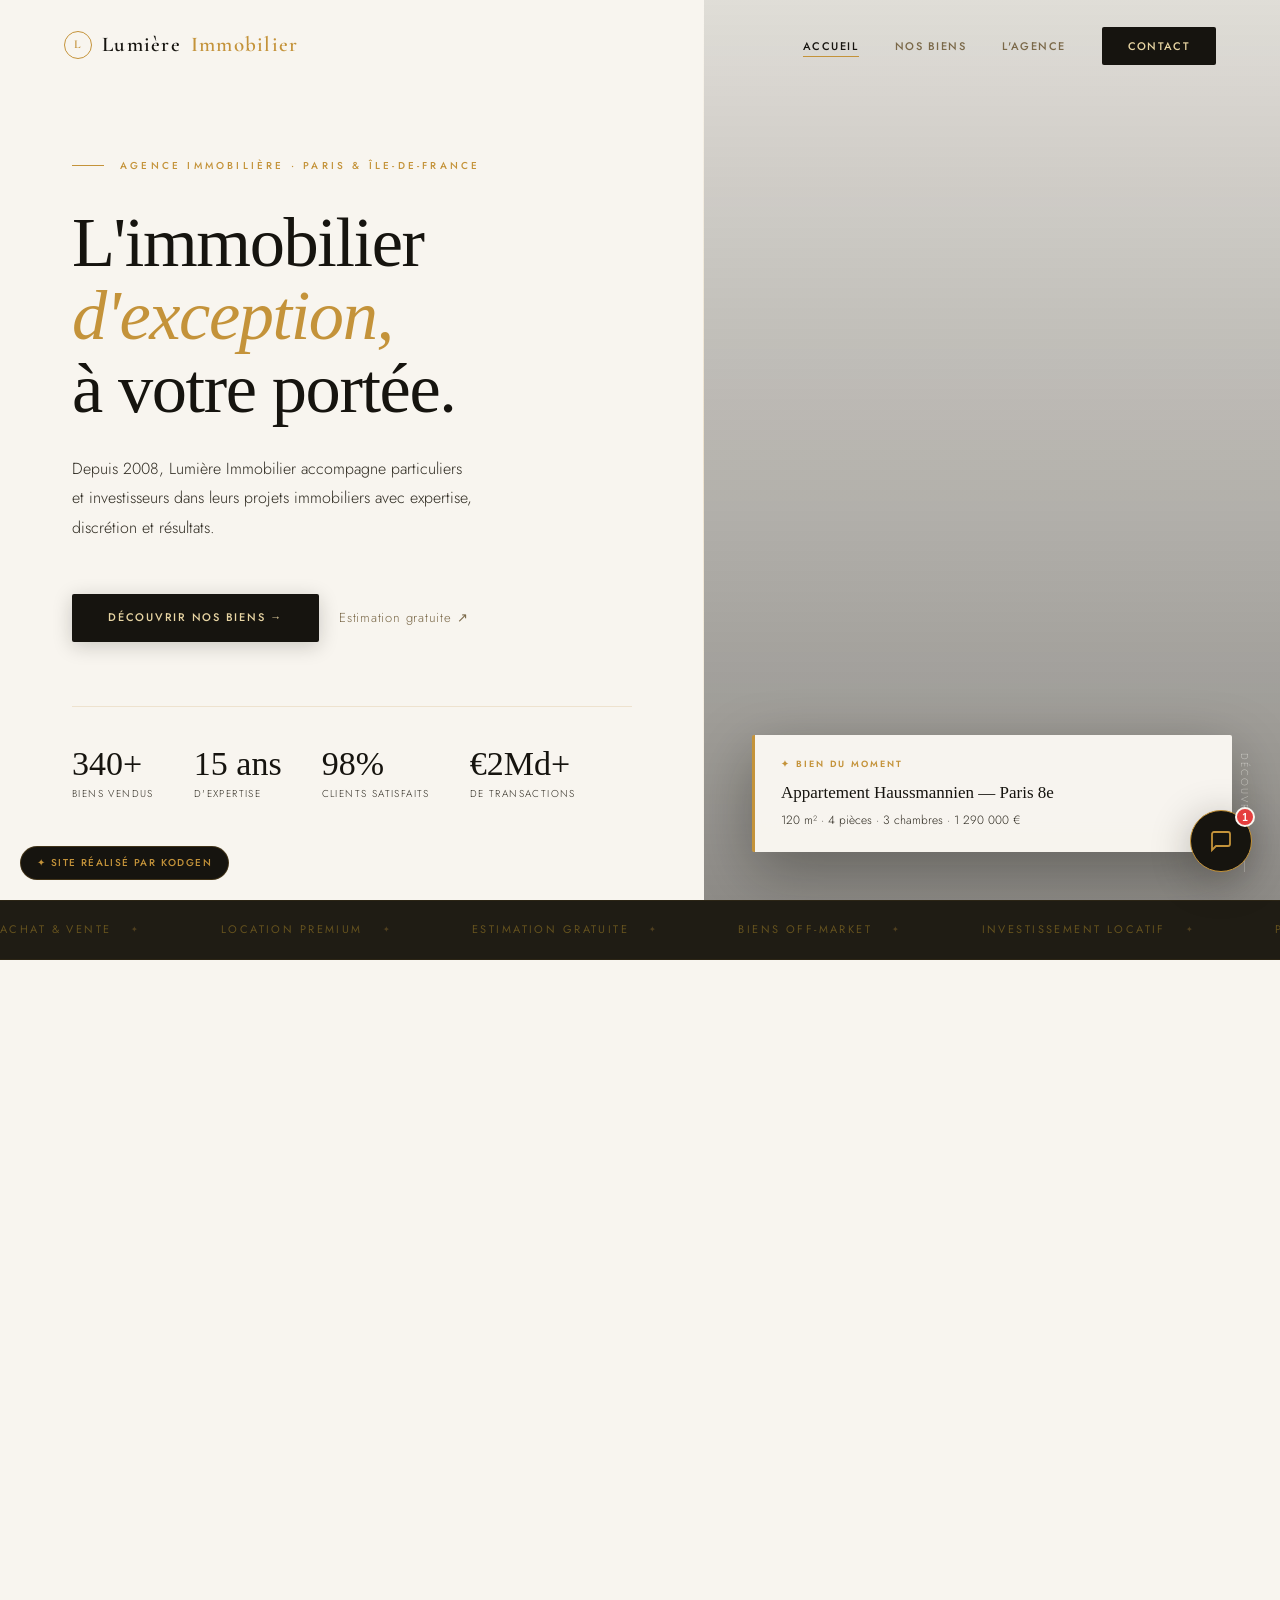
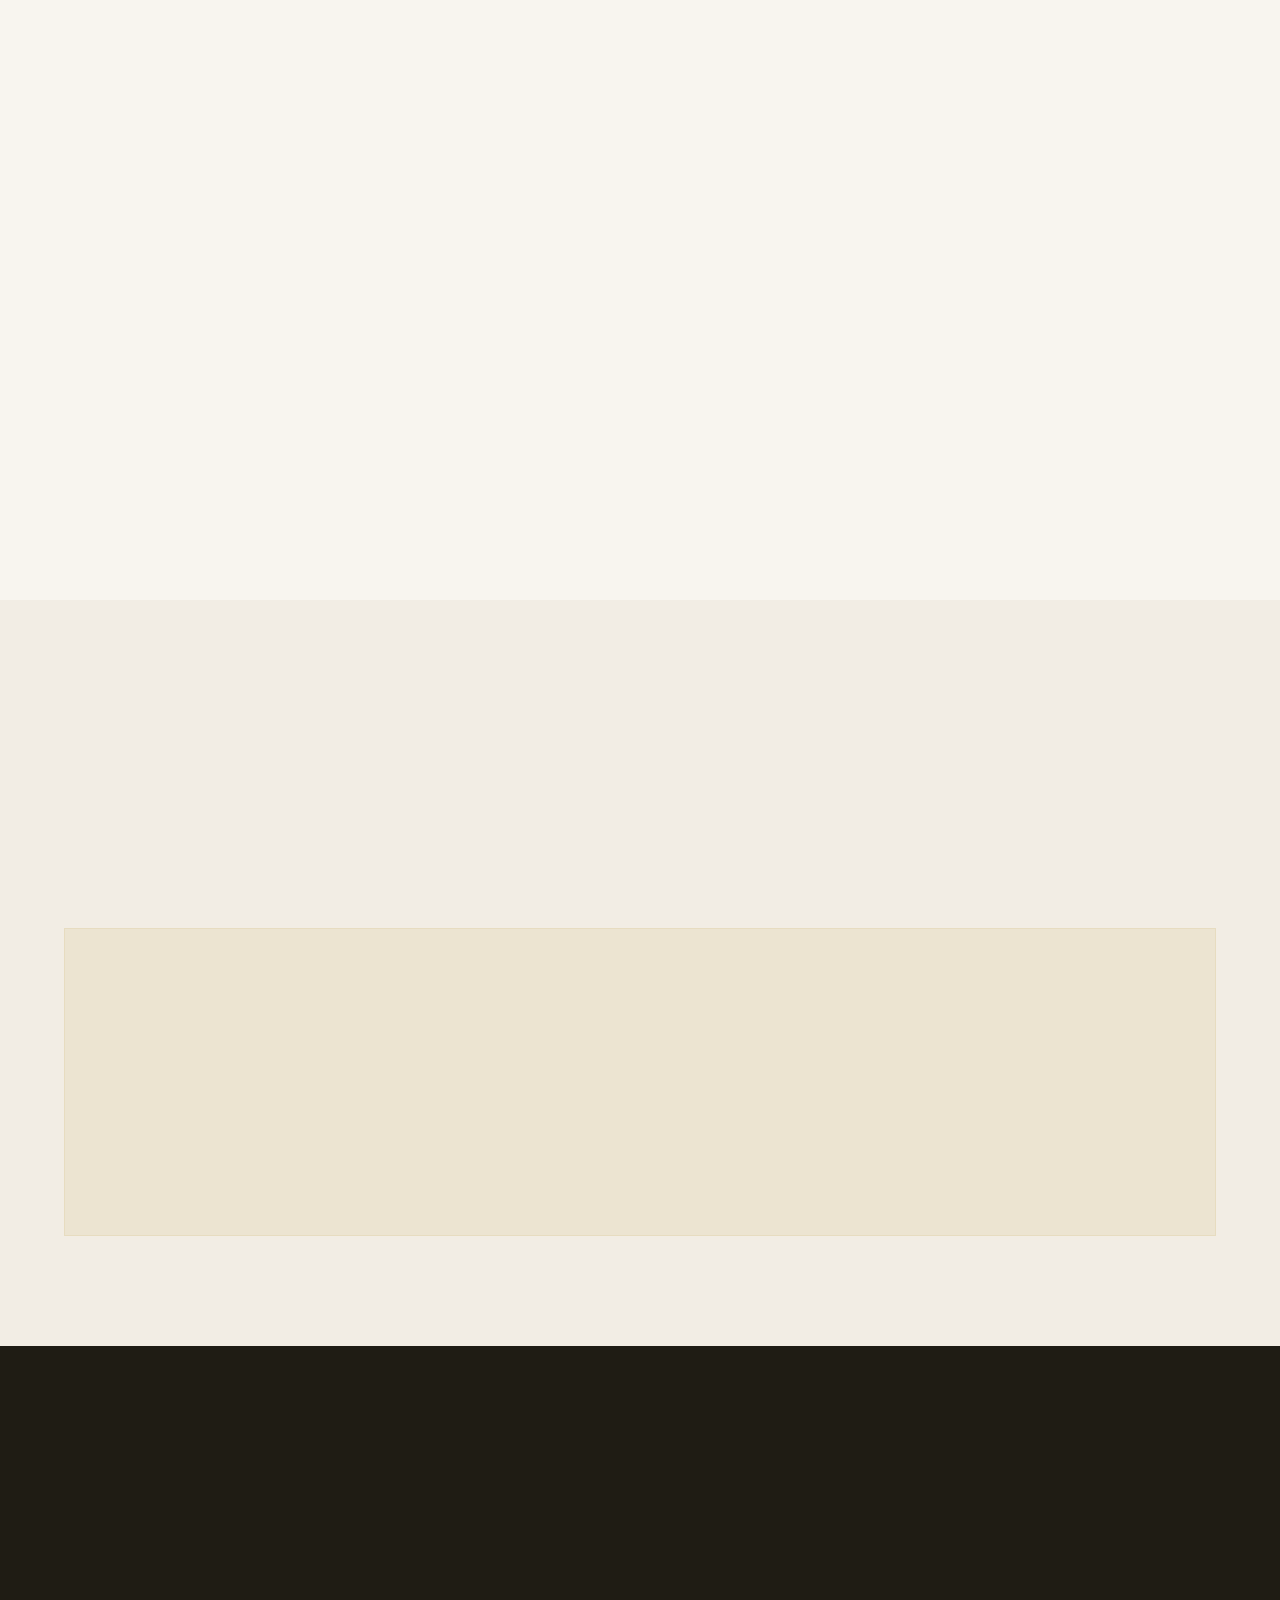
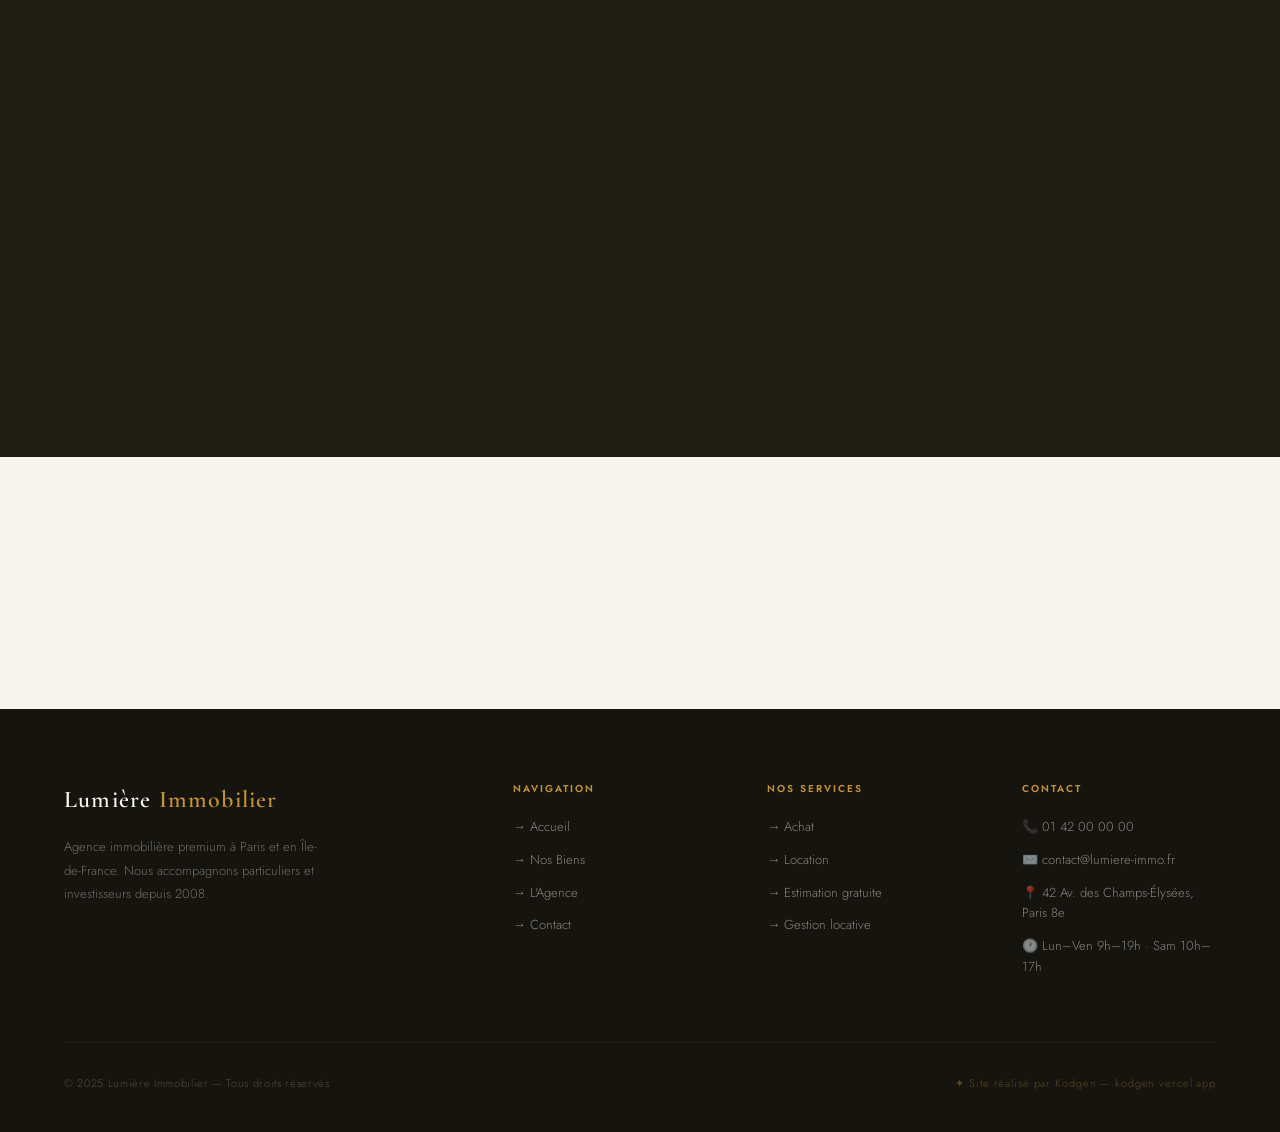
==== commit e6ebf163: "Update index.html" ====
--- a/index.html
+++ b/index.html
@@ -5,245 +5,143 @@
 <meta name="viewport" content="width=device-width, initial-scale=1.0">
 <title>Lumière Immobilier — Agence Premium Paris & IDF</title>
 <meta name="description" content="Agence immobilière premium à Paris et en Île-de-France. Achat, vente, location et estimation de biens d'exception depuis 2008.">
-<link rel="icon" type="image/svg+xml" href="data:image/svg+xml,<svg xmlns='http://www.w3.org/2000/svg' viewBox='0 0 32 32'><rect width='32' height='32' rx='6' fill='%2316140f'/><text x='50%25' y='54%25' dominant-baseline='central' text-anchor='middle' font-family='Georgia,serif' font-weight='700' font-size='20' fill='%23c4933a'>L</text></svg>">
+<link rel="icon" type="image/svg+xml" href="data:image/svg+xml,<svg xmlns='http://www.w3.org/2000/svg' viewBox='0 0 32 32'><rect width='32' height='32' rx='6' fill='%230e0d0a'/><text x='50%25' y='54%25' dominant-baseline='central' text-anchor='middle' font-family='Georgia,serif' font-weight='700' font-size='20' fill='%23b8922a'>L</text></svg>">
 <link rel="stylesheet" href="style.css">
 <style>
-  /* ── HERO ── */
-  .hero {
-    min-height: 100vh;
-    display: grid;
-    grid-template-columns: 1fr 1fr;
-    padding-top: 0;
-  }
-
-  .hero-left {
-    display: flex; flex-direction: column; justify-content: center;
-    padding: 140px 64px 80px;
-    position: relative; z-index: 2;
-  }
-
-  .hero-kicker {
-    font-size: 10px; font-weight: 600;
-    letter-spacing: 0.28em; text-transform: uppercase;
-    color: var(--gold); margin-bottom: 28px;
-    display: flex; align-items: center; gap: 14px;
-  }
-  .hero-kicker::before { content:''; width:28px; height:1px; background:var(--gold); }
-
-  h1 {
-    font-family: 'Cormorant Garamond', serif;
-    font-size: clamp(46px, 5.5vw, 76px);
-    font-weight: 300; line-height: 1.04;
-    letter-spacing: -0.02em; color: var(--dark);
-    margin-bottom: 28px;
-  }
-  h1 em { font-style: italic; color: var(--gold); }
-
-  .hero-sub {
-    font-size: 16px; color: var(--text-light);
-    line-height: 1.85; max-width: 400px;
-    margin-bottom: 48px; font-weight: 300;
-  }
-
-  .hero-btns { display: flex; align-items: center; gap: 20px; flex-wrap: wrap; }
-
-  .hero-right {
-    position: relative; overflow: hidden; background: var(--dark2);
-    display: flex; align-items: flex-end; padding: 60px;
-  }
-
-  .hero-bg-pattern {
-    position: absolute; inset: 0;
-    background:
-      linear-gradient(160deg, rgba(196,147,58,0.08) 0%, transparent 60%),
-      repeating-linear-gradient(45deg, transparent, transparent 40px, rgba(196,147,58,0.02) 40px, rgba(196,147,58,0.02) 41px);
-  }
-
-  .hero-building {
-    position: absolute; inset: 0; display: flex; align-items: center; justify-content: center;
-  }
-
-  .hero-tag-card {
-    position: relative; z-index: 2;
-    background: rgba(248,245,239,0.97);
-    border-left: 3px solid var(--gold);
-    padding: 20px 24px; border-radius: 2px;
-    box-shadow: 0 20px 60px rgba(0,0,0,0.3);
-    max-width: 280px;
-  }
-  .hero-tag-label { font-size: 9px; font-weight: 600; letter-spacing: 0.2em; text-transform: uppercase; color: var(--gold); margin-bottom: 6px; }
-  .hero-tag-title { font-family: 'Cormorant Garamond', serif; font-size: 18px; font-weight: 600; color: var(--dark); margin-bottom: 4px; }
-  .hero-tag-sub { font-size: 12px; color: var(--text-light); }
-
-  /* ── ABOUT STRIP ── */
-  .about-strip {
-    background: var(--dark);
-    padding: 56px 64px;
-    display: flex; align-items: center; gap: 80px;
-    flex-wrap: wrap;
-  }
-  .about-strip-text {
-    font-family: 'Cormorant Garamond', serif;
-    font-size: clamp(20px, 2.5vw, 30px);
-    font-weight: 300; font-style: italic;
-    color: var(--cream); line-height: 1.4;
-    max-width: 500px; flex: 1;
-  }
-  .about-strip-text strong { color: var(--gold); font-style: normal; }
-  .about-strip-stats {
-    display: flex; gap: 48px; flex-wrap: wrap;
-  }
-  .strip-stat { text-align: center; }
-  .strip-stat-num {
-    font-family: 'Cormorant Garamond', serif;
-    font-size: 40px; font-weight: 400; color: var(--gold-light); line-height: 1;
-  }
-  .strip-stat-label { font-size: 10px; letter-spacing: 0.14em; text-transform: uppercase; color: rgba(248,245,239,0.4); margin-top: 8px; }
-
-  /* ── BIENS SECTION ── */
-  .biens-grid {
-    display: grid; grid-template-columns: repeat(3, 1fr); gap: 24px;
-  }
-
-  .bien-card {
-    background: white; border-radius: 2px; overflow: hidden;
-    transition: transform 0.35s cubic-bezier(0.4,0,0.2,1), box-shadow 0.35s;
-    cursor: pointer;
-  }
-  .bien-card:hover { transform: translateY(-6px); box-shadow: 0 24px 64px rgba(22,20,15,0.13); }
-
-  .bien-img {
-    height: 230px; position: relative; overflow: hidden;
-  }
-  .bien-img-bg {
-    width: 100%; height: 100%;
-    transition: transform 0.45s cubic-bezier(0.4,0,0.2,1);
-  }
-  .bien-card:hover .bien-img-bg { transform: scale(1.06); }
-
-  .p1 { background: linear-gradient(135deg, #d6caaf 0%, #b8a488 35%, #8c7860 70%, #6b5c48 100%); }
-  .p2 { background: linear-gradient(135deg, #c0cfd6 0%, #98b2bc 35%, #6a8e98 70%, #4d7280 100%); }
-  .p3 { background: linear-gradient(135deg, #d4cbb8 0%, #bfb098 35%, #9a8870 70%, #7a6c58 100%); }
-  .p4 { background: linear-gradient(135deg, #c8d4c0 0%, #a8b898 35%, #7a9070 70%, #5c7055 100%); }
-  .p5 { background: linear-gradient(135deg, #d0c4b0 0%, #b8a890 35%, #9a8c78 70%, #7c7060 100%); }
-
-  .bien-img-overlay {
-    position: absolute; inset: 0;
-    background: linear-gradient(to top, rgba(22,20,15,0.45) 0%, transparent 55%);
-  }
-
-  .bien-badges {
-    position: absolute; top: 16px; left: 16px;
-    display: flex; gap: 6px;
-  }
-
-  .bien-body { padding: 22px 24px; }
-  .bien-price {
-    font-family: 'Cormorant Garamond', serif;
-    font-size: 22px; font-weight: 600; color: var(--dark);
-    margin-bottom: 6px;
-  }
-  .bien-title { font-size: 14px; font-weight: 500; color: var(--text); margin-bottom: 3px; }
-  .bien-loc { font-size: 12px; color: var(--text-light); margin-bottom: 16px; }
-  .bien-specs {
-    display: flex; gap: 16px;
-    padding-top: 14px; border-top: 1px solid var(--border);
-  }
-  .spec { font-size: 11px; color: var(--text-light); display: flex; align-items: center; gap: 4px; }
-
-  /* ── PROCESS ── */
-  .process-section { background: var(--cream2); }
-  .process-grid {
-    display: grid; grid-template-columns: repeat(4, 1fr); gap: 2px;
-    background: var(--border); border: 1px solid var(--border);
-  }
-  .process-item {
-    background: var(--cream2); padding: 48px 36px;
-    position: relative; overflow: hidden;
-  }
-  .process-num {
-    font-family: 'Cormorant Garamond', serif;
-    font-size: 72px; font-weight: 300; color: var(--gold);
-    opacity: 0.12; position: absolute;
-    top: 16px; right: 20px; line-height: 1;
-  }
-  .process-icon { font-size: 28px; margin-bottom: 20px; }
-  .process-title {
-    font-family: 'Cormorant Garamond', serif;
-    font-size: 20px; font-weight: 600; color: var(--dark);
-    margin-bottom: 10px;
-  }
-  .process-desc { font-size: 13.5px; color: var(--text-light); line-height: 1.75; }
-
-  /* ── TEMOIGNAGES ── */
-  .temoignages-section { background: var(--dark); }
-  .temoignages-section .section-title { color: var(--cream); }
-  .temoignages-section .section-sub { color: rgba(248,245,239,0.45); }
-  .temoignages-section .eyebrow { color: var(--gold); }
-  .temoignages-section .eyebrow::before { background: var(--gold); }
-
-  .temo-grid { display: grid; grid-template-columns: repeat(3,1fr); gap: 20px; }
-  .temo-card {
-    border: 1px solid rgba(196,147,58,0.12);
-    border-radius: 3px; padding: 36px;
-    position: relative; transition: border-color 0.3s;
-  }
-  .temo-card:hover { border-color: rgba(196,147,58,0.3); }
-  .temo-quote {
-    font-family: 'Cormorant Garamond', serif;
-    font-size: 72px; color: var(--gold); opacity: 0.2;
-    position: absolute; top: 12px; left: 24px; line-height: 1;
-  }
-  .temo-text {
-    font-family: 'Cormorant Garamond', serif;
-    font-size: 17px; font-style: italic; font-weight: 300;
-    color: var(--cream); line-height: 1.75;
-    margin-bottom: 24px; padding-top: 24px;
-  }
-  .temo-stars { color: var(--gold); font-size: 12px; margin-bottom: 12px; }
-  .temo-author { font-size: 12px; font-weight: 500; letter-spacing: 0.1em; text-transform: uppercase; color: var(--gold); }
-  .temo-role { font-size: 11px; color: rgba(248,245,239,0.35); margin-top: 3px; }
-
-  /* ── CTA BAND ── */
-  .cta-band {
-    background: var(--gold);
-    padding: 80px 64px;
-    display: flex; align-items: center; justify-content: space-between; gap: 40px; flex-wrap: wrap;
-  }
-  .cta-band-title {
-    font-family: 'Cormorant Garamond', serif;
-    font-size: clamp(28px, 3vw, 44px);
-    font-weight: 300; color: var(--dark);
-    max-width: 500px; line-height: 1.15;
-  }
-  .btn-cta-dark {
-    background: var(--dark); color: var(--gold-light);
-    padding: 18px 44px; font-family: 'Jost', sans-serif;
-    font-size: 12px; font-weight: 500;
-    letter-spacing: 0.16em; text-transform: uppercase;
-    text-decoration: none; border-radius: 2px; white-space: nowrap;
-    transition: background 0.2s, transform 0.2s; display: inline-block;
-  }
-  .btn-cta-dark:hover { background: var(--dark2); transform: translateY(-2px); }
-
-  @media (max-width: 900px) {
-    .hero { grid-template-columns: 1fr; }
-    .hero-right { height: 360px; }
-    .hero-left { padding: 110px 28px 60px; }
-    .biens-grid { grid-template-columns: 1fr; }
-    .process-grid { grid-template-columns: 1fr 1fr; }
-    .temo-grid { grid-template-columns: 1fr; }
-    .about-strip { padding: 48px 28px; gap: 40px; }
-    .cta-band { padding: 60px 28px; }
-  }
-  @media (max-width: 600px) {
-    .process-grid { grid-template-columns: 1fr; }
-    .about-strip-stats { gap: 28px; }
-  }
+/* ── HERO ── */
+.hero{min-height:100vh;display:grid;grid-template-columns:55% 45%;position:relative;}
+.hero-left{display:flex;flex-direction:column;justify-content:center;padding:140px 72px 80px 72px;position:relative;z-index:2;background:var(--cream);}
+.hero-left::after{content:'';position:absolute;top:0;right:0;bottom:0;width:1px;background:linear-gradient(to bottom,transparent,var(--border),transparent);}
+
+.hero-kicker{font-size:10px;font-weight:500;letter-spacing:0.32em;text-transform:uppercase;color:var(--gold);margin-bottom:32px;display:flex;align-items:center;gap:16px;opacity:0;animation:fadeUp 0.8s 0.2s ease forwards;}
+.hero-kicker::before{content:'';width:32px;height:1px;background:var(--gold);flex-shrink:0;}
+
+h1{font-family:'Playfair Display',serif;font-size:clamp(48px,5.5vw,80px);font-weight:400;line-height:1.04;letter-spacing:-0.02em;color:var(--dark);margin-bottom:28px;opacity:0;animation:fadeUp 0.9s 0.35s ease forwards;}
+h1 em{font-style:italic;color:var(--gold);}
+
+.hero-sub{font-size:16px;color:var(--text2);line-height:1.85;max-width:400px;margin-bottom:52px;font-weight:300;opacity:0;animation:fadeUp 0.9s 0.5s ease forwards;}
+.hero-actions{display:flex;align-items:center;gap:20px;flex-wrap:wrap;opacity:0;animation:fadeUp 0.9s 0.65s ease forwards;}
+
+.hero-stats{display:flex;gap:40px;flex-wrap:wrap;margin-top:64px;padding-top:40px;border-top:1px solid var(--border);opacity:0;animation:fadeUp 0.9s 0.8s ease forwards;}
+.hstat-num{font-family:'Playfair Display',serif;font-size:34px;font-weight:400;color:var(--dark);line-height:1;}
+.hstat-label{font-size:10px;letter-spacing:0.14em;text-transform:uppercase;color:var(--text3);margin-top:5px;}
+
+@keyframes fadeUp{from{opacity:0;transform:translateY(24px);}to{opacity:1;transform:translateY(0);}}
+
+.hero-right{position:relative;overflow:hidden;}
+.hero-img{position:absolute;inset:0;background:url('https://images.unsplash.com/photo-1600596542815-ffad4c1539a9?w=1400&q=85') center/cover no-repeat;animation:heroZoom 8s ease-out both;}
+@keyframes heroZoom{from{transform:scale(1.06);}to{transform:scale(1);}}
+.hero-overlay{position:absolute;inset:0;background:linear-gradient(to bottom,rgba(14,13,10,0.1) 0%,rgba(14,13,10,0.45) 100%);}
+.hero-card{position:absolute;bottom:48px;left:48px;right:48px;background:rgba(250,247,242,0.97);backdrop-filter:blur(12px);border-left:3px solid var(--gold);padding:22px 26px;border-radius:2px;box-shadow:0 20px 60px rgba(14,13,10,0.35);opacity:0;animation:fadeUp 1s 1s ease forwards;}
+.hero-card-label{font-size:9px;font-weight:600;letter-spacing:0.22em;text-transform:uppercase;color:var(--gold);margin-bottom:7px;}
+.hero-card-title{font-family:'Playfair Display',serif;font-size:17px;font-weight:500;color:var(--dark);margin-bottom:5px;}
+.hero-card-sub{font-size:12px;color:var(--text3);}
+.hero-scroll-hint{position:absolute;bottom:28px;right:28px;writing-mode:vertical-rl;font-size:10px;letter-spacing:0.2em;text-transform:uppercase;color:rgba(250,247,242,0.5);display:flex;align-items:center;gap:10px;}
+.hero-scroll-hint::after{content:'';width:1px;height:40px;background:rgba(250,247,242,0.3);}
+
+/* ── MARQUEE ── */
+.marquee-section{background:var(--dark2);padding:20px 0;overflow:hidden;border-top:1px solid rgba(184,146,42,0.08);border-bottom:1px solid rgba(184,146,42,0.08);}
+.marquee-track{display:flex;gap:80px;animation:marquee 28s linear infinite;width:max-content;}
+.marquee-item{font-size:11px;font-weight:400;letter-spacing:0.22em;text-transform:uppercase;color:rgba(184,146,42,0.45);white-space:nowrap;display:flex;align-items:center;gap:20px;}
+.marquee-item::after{content:'✦';color:var(--gold);opacity:0.3;font-size:8px;}
+@keyframes marquee{0%{transform:translateX(0);}100%{transform:translateX(-50%)}}
+
+/* ── ABOUT STRIP ── */
+.about-strip{background:var(--dark);padding:64px 72px;display:flex;align-items:center;gap:80px;flex-wrap:wrap;}
+.about-strip-quote{font-family:'Playfair Display',serif;font-size:clamp(20px,2.5vw,30px);font-weight:300;font-style:italic;color:var(--cream);line-height:1.45;max-width:520px;flex:1;}
+.about-strip-quote strong{font-style:normal;color:var(--gold);}
+.about-strip-stats{display:flex;gap:48px;flex-wrap:wrap;}
+.astat{text-align:center;}
+.astat-num{font-family:'Playfair Display',serif;font-size:42px;font-weight:400;color:var(--gold3);line-height:1;}
+.astat-label{font-size:10px;letter-spacing:0.14em;text-transform:uppercase;color:rgba(250,247,242,0.35);margin-top:7px;}
+
+/* ── FEATURED BIENS ── */
+.biens-grid{display:grid;grid-template-columns:repeat(3,1fr);gap:24px;}
+.bien-card{background:var(--white);border-radius:2px;overflow:hidden;cursor:pointer;border:1px solid var(--border);transition:transform 0.4s cubic-bezier(0.4,0,0.2,1),box-shadow 0.4s,border-color 0.3s;}
+.bien-card:hover{transform:translateY(-6px);box-shadow:var(--shadow);border-color:transparent;}
+.bien-img{height:240px;position:relative;overflow:hidden;}
+.bien-img-bg{width:100%;height:100%;background-size:cover;background-position:center;transition:transform 0.6s cubic-bezier(0.4,0,0.2,1);}
+.bien-card:hover .bien-img-bg{transform:scale(1.06);}
+.bien-img-overlay{position:absolute;inset:0;background:linear-gradient(to top,rgba(14,13,10,0.5) 0%,transparent 55%);}
+.bien-badges{position:absolute;top:14px;left:14px;display:flex;gap:6px;}
+.tag{display:inline-block;font-size:9px;font-weight:600;letter-spacing:0.16em;text-transform:uppercase;padding:5px 12px;border-radius:1px;}
+.tag-dark{background:var(--dark);color:var(--gold3);}
+.tag-gold{background:var(--gold);color:var(--white);}
+.tag-outline{border:1px solid rgba(250,247,242,0.4);color:rgba(250,247,242,0.9);background:none;}
+.bien-body{padding:22px 24px 24px;}
+.bien-price{font-family:'Playfair Display',serif;font-size:21px;font-weight:400;color:var(--dark);margin-bottom:4px;}
+.bien-title{font-size:14px;font-weight:400;color:var(--text);margin-bottom:3px;}
+.bien-loc{font-size:12px;color:var(--text3);margin-bottom:14px;display:flex;align-items:center;gap:4px;}
+.bien-specs{display:flex;gap:14px;flex-wrap:wrap;padding-top:14px;border-top:1px solid var(--border);}
+.spec{font-size:11px;color:var(--text3);display:flex;align-items:center;gap:4px;}
+.bien-cta-row{display:flex;justify-content:space-between;align-items:center;margin-top:14px;padding-top:14px;border-top:1px solid var(--border);}
+.bien-cta-btn{background:var(--dark);color:var(--gold3);font-family:'Outfit',sans-serif;font-size:10px;font-weight:500;letter-spacing:0.14em;text-transform:uppercase;padding:9px 18px;border-radius:1px;border:none;cursor:pointer;transition:background 0.2s;}
+.bien-cta-btn:hover{background:var(--dark2);}
+.bien-ref{font-size:10px;color:var(--text3);letter-spacing:0.08em;}
+
+/* ── PROCESS ── */
+.process-section{background:var(--cream2);}
+.process-grid{display:grid;grid-template-columns:repeat(4,1fr);gap:2px;background:rgba(184,146,42,0.1);border:1px solid rgba(184,146,42,0.1);}
+.process-item{background:var(--cream2);padding:52px 40px;position:relative;overflow:hidden;transition:background 0.3s;}
+.process-item:hover{background:var(--cream3);}
+.process-num-bg{font-family:'Playfair Display',serif;font-size:96px;font-weight:400;color:var(--gold);opacity:0.07;position:absolute;top:12px;right:16px;line-height:1;}
+.process-icon{font-size:28px;margin-bottom:20px;}
+.process-title{font-family:'Playfair Display',serif;font-size:20px;font-weight:400;color:var(--dark);margin-bottom:10px;}
+.process-desc{font-size:13.5px;color:var(--text2);line-height:1.75;}
+
+/* ── TEMOIGNAGES ── */
+.temo-section{background:var(--dark2);}
+.temo-section .section-title{color:var(--cream);}
+.temo-section .section-sub{color:rgba(250,247,242,0.4);}
+.temo-grid{display:grid;grid-template-columns:repeat(3,1fr);gap:20px;}
+.temo-card{border:1px solid rgba(184,146,42,0.1);border-radius:2px;padding:36px;position:relative;transition:border-color 0.3s;}
+.temo-card:hover{border-color:rgba(184,146,42,0.3);}
+.temo-quote-mark{font-family:'Playfair Display',serif;font-size:80px;font-weight:400;color:var(--gold);opacity:0.15;position:absolute;top:8px;left:28px;line-height:1;}
+.temo-stars{color:var(--gold);font-size:12px;margin-bottom:16px;letter-spacing:2px;}
+.temo-text{font-family:'Playfair Display',serif;font-size:16px;font-style:italic;font-weight:300;color:var(--cream);line-height:1.8;margin-bottom:24px;padding-top:20px;}
+.temo-author{font-size:12px;font-weight:500;letter-spacing:0.1em;text-transform:uppercase;color:var(--gold);}
+.temo-role{font-size:11px;color:rgba(250,247,242,0.3);margin-top:3px;}
+
+/* ── CTA BAND ── */
+.cta-band{background:var(--gold);padding:80px 72px;display:flex;align-items:center;justify-content:space-between;gap:40px;flex-wrap:wrap;}
+.cta-band-title{font-family:'Playfair Display',serif;font-size:clamp(26px,3vw,42px);font-weight:400;color:var(--dark);max-width:520px;line-height:1.2;}
+.cta-band-btn{background:var(--dark);color:var(--gold3);font-family:'Outfit',sans-serif;font-size:11px;font-weight:500;letter-spacing:0.16em;text-transform:uppercase;padding:18px 44px;border-radius:1px;text-decoration:none;transition:all 0.25s;white-space:nowrap;display:inline-block;}
+.cta-band-btn:hover{background:var(--dark2);transform:translateY(-2px);box-shadow:0 8px 32px rgba(14,13,10,0.2);}
+
+/* ── MODAL ── */
+#modal{display:none;position:fixed;inset:0;z-index:600;background:rgba(14,13,10,0.75);backdrop-filter:blur(8px);align-items:center;justify-content:center;padding:24px;}
+#modal.open{display:flex;}
+.modal-box{background:var(--cream);border-radius:4px;padding:52px;max-width:500px;width:100%;position:relative;box-shadow:0 48px 100px rgba(14,13,10,0.35);animation:fadeUp 0.3s ease;}
+.modal-close{position:absolute;top:20px;right:20px;background:none;border:none;font-size:22px;cursor:pointer;color:var(--text3);transition:color 0.2s;}
+.modal-close:hover{color:var(--dark);}
+.modal-eyebrow{font-size:9px;font-weight:600;letter-spacing:0.22em;text-transform:uppercase;color:var(--gold);margin-bottom:12px;}
+.modal-title{font-family:'Playfair Display',serif;font-size:26px;font-weight:400;color:var(--dark);margin-bottom:28px;}
+.mform{display:flex;flex-direction:column;gap:14px;}
+.mfg{display:flex;flex-direction:column;gap:6px;}
+.mfg label{font-size:10px;font-weight:600;letter-spacing:0.15em;text-transform:uppercase;color:var(--warm);}
+.mfg input,.mfg select{background:var(--cream2);border:1px solid var(--border);border-radius:1px;padding:12px 16px;font-family:'Outfit',sans-serif;font-size:14px;color:var(--text);outline:none;transition:border-color 0.2s;}
+.mfg input:focus,.mfg select:focus{border-color:var(--gold);}
+.modal-submit{background:var(--dark);color:var(--gold3);border:none;padding:14px 32px;font-family:'Outfit',sans-serif;font-size:11px;font-weight:500;letter-spacing:0.16em;text-transform:uppercase;cursor:pointer;border-radius:1px;transition:background 0.2s;margin-top:4px;align-self:flex-start;}
+.modal-submit:hover{background:var(--dark2);}
+
+/* ── RESPONSIVE ── */
+@media(max-width:900px){
+  .hero{grid-template-columns:1fr;}
+  .hero-right{height:50vh;}
+  .hero-left{padding:110px 28px 60px;}
+  .about-strip{padding:48px 28px;gap:40px;}
+  .biens-grid{grid-template-columns:1fr;}
+  .process-grid{grid-template-columns:1fr 1fr;}
+  .temo-grid{grid-template-columns:1fr;}
+  .cta-band{padding:60px 28px;}
+}
+@media(max-width:600px){
+  .process-grid{grid-template-columns:1fr;}
+  .about-strip-stats{gap:28px;}
+}
 </style>
 </head>
 <body>
-
 <div id="nav-placeholder"></div>
 
 <!-- HERO -->
@@ -251,66 +149,71 @@
   <div class="hero-left">
     <div class="hero-kicker">Agence immobilière · Paris & Île-de-France</div>
     <h1>L'immobilier<br><em>d'exception,</em><br>à votre portée.</h1>
-    <p class="hero-sub">Depuis 2008, Lumière Immobilier accompagne particuliers et investisseurs dans leurs projets immobiliers à Paris et en Île-de-France avec expertise et discrétion.</p>
-    <div class="hero-btns">
-      <a href="biens.html" class="btn btn-dark">Voir nos biens →</a>
+    <p class="hero-sub">Depuis 2008, Lumière Immobilier accompagne particuliers et investisseurs dans leurs projets immobiliers avec expertise, discrétion et résultats.</p>
+    <div class="hero-actions">
+      <a href="biens.html" class="btn btn-dark">Découvrir nos biens →</a>
       <a href="contact.html" class="btn-ghost">Estimation gratuite ↗</a>
     </div>
-    <div class="stats-row">
-      <div><div class="stat-num">340+</div><div class="stat-label">Biens vendus</div></div>
-      <div><div class="stat-num">15 ans</div><div class="stat-label">D'expérience</div></div>
-      <div><div class="stat-num">98%</div><div class="stat-label">Clients satisfaits</div></div>
-      <div><div class="stat-num">€2Md+</div><div class="stat-label">De transactions</div></div>
-    </div>
-  </div>
-
+    <div class="hero-stats">
+      <div><div class="hstat-num">340+</div><div class="hstat-label">Biens vendus</div></div>
+      <div><div class="hstat-num">15 ans</div><div class="hstat-label">D'expertise</div></div>
+      <div><div class="hstat-num">98%</div><div class="hstat-label">Clients satisfaits</div></div>
+      <div><div class="hstat-num">€2Md+</div><div class="hstat-label">De transactions</div></div>
+    </div>
+  </div>
   <div class="hero-right">
-    <div class="hero-bg-pattern"></div>
-    <div class="hero-building">
-      <svg viewBox="0 0 380 480" fill="none" style="width:75%;opacity:0.18;">
-        <rect x="60" y="80" width="260" height="400" fill="#c4933a"/>
-        <rect x="80" y="100" width="50" height="65" fill="white" opacity="0.6"/>
-        <rect x="150" y="100" width="50" height="65" fill="white" opacity="0.4"/>
-        <rect x="220" y="100" width="50" height="65" fill="white" opacity="0.6"/>
-        <rect x="80" y="190" width="50" height="65" fill="white" opacity="0.5"/>
-        <rect x="150" y="190" width="50" height="65" fill="white" opacity="0.7"/>
-        <rect x="220" y="190" width="50" height="65" fill="white" opacity="0.4"/>
-        <rect x="80" y="280" width="50" height="65" fill="white" opacity="0.6"/>
-        <rect x="150" y="280" width="50" height="65" fill="white" opacity="0.3"/>
-        <rect x="220" y="280" width="50" height="65" fill="white" opacity="0.5"/>
-        <rect x="140" y="370" width="100" height="110" fill="white" opacity="0.3"/>
-        <rect x="40" y="60" width="300" height="25" fill="#c4933a" opacity="0.5"/>
-        <rect x="130" y="0" width="120" height="65" fill="#c4933a" opacity="0.3"/>
-      </svg>
-    </div>
-    <div class="hero-tag-card">
-      <div class="hero-tag-label">✦ Bien du moment</div>
-      <div class="hero-tag-title">Appartement Haussmannien — Paris 8e</div>
-      <div class="hero-tag-sub">120 m² · 4 pièces · 1 290 000 €</div>
-    </div>
+    <div class="hero-img"></div>
+    <div class="hero-overlay"></div>
+    <div class="hero-card">
+      <div class="hero-card-label">✦ Bien du moment</div>
+      <div class="hero-card-title">Appartement Haussmannien — Paris 8e</div>
+      <div class="hero-card-sub">120 m² · 4 pièces · 3 chambres · 1 290 000 €</div>
+    </div>
+    <div class="hero-scroll-hint">Découvrir</div>
   </div>
 </header>
+
+<!-- MARQUEE -->
+<div class="marquee-section">
+  <div class="marquee-track">
+    <div class="marquee-item">Achat & Vente</div>
+    <div class="marquee-item">Location Premium</div>
+    <div class="marquee-item">Estimation Gratuite</div>
+    <div class="marquee-item">Biens Off-Market</div>
+    <div class="marquee-item">Investissement Locatif</div>
+    <div class="marquee-item">Paris & Île-de-France</div>
+    <div class="marquee-item">Gestion Locative</div>
+    <div class="marquee-item">Expertise Haussmannien</div>
+    <div class="marquee-item">Achat & Vente</div>
+    <div class="marquee-item">Location Premium</div>
+    <div class="marquee-item">Estimation Gratuite</div>
+    <div class="marquee-item">Biens Off-Market</div>
+    <div class="marquee-item">Investissement Locatif</div>
+    <div class="marquee-item">Paris & Île-de-France</div>
+    <div class="marquee-item">Gestion Locative</div>
+    <div class="marquee-item">Expertise Haussmannien</div>
+  </div>
+</div>
 
 <!-- ABOUT STRIP -->
 <div class="about-strip fade">
-  <div class="about-strip-text">"Trouver le bien idéal n'est pas une question de chance. C'est une question <strong>d'expertise et d'écoute.</strong>"</div>
+  <div class="about-strip-quote">"Trouver le bien idéal n'est pas une question de chance. C'est une question <strong>d'expertise, d'écoute et d'engagement.</strong>"</div>
   <div class="about-strip-stats">
-    <div class="strip-stat"><div class="strip-stat-num">340+</div><div class="strip-stat-label">Biens vendus</div></div>
-    <div class="strip-stat"><div class="strip-stat-num">15</div><div class="strip-stat-label">Ans d'expérience</div></div>
-    <div class="strip-stat"><div class="strip-stat-num">8</div><div class="strip-stat-label">Experts dédiés</div></div>
+    <div class="astat"><div class="astat-num">340+</div><div class="astat-label">Biens vendus</div></div>
+    <div class="astat"><div class="astat-num">15</div><div class="astat-label">Ans d'expérience</div></div>
+    <div class="astat"><div class="astat-num">8</div><div class="astat-label">Experts dédiés</div></div>
   </div>
 </div>
 
-<!-- BIENS -->
+<!-- BIENS EN VEDETTE -->
 <section class="section">
   <div class="eyebrow fade">Sélection du moment</div>
   <h2 class="section-title fade">Nos biens <em>en vedette</em></h2>
   <p class="section-sub fade">Une sélection rigoureuse de biens d'exception à Paris et en Île-de-France.</p>
-
   <div class="biens-grid">
     <div class="bien-card fade fade-d1">
       <div class="bien-img">
-        <div class="bien-img-bg p1"></div>
+        <div class="bien-img-bg" style="background-image:url('https://images.unsplash.com/photo-1600596542815-ffad4c1539a9?w=800&q=80')"></div>
         <div class="bien-img-overlay"></div>
         <div class="bien-badges"><span class="tag tag-dark">Vente</span><span class="tag tag-gold">Coup de cœur</span></div>
       </div>
@@ -319,54 +222,61 @@
         <div class="bien-title">Appartement Haussmannien 4 pièces</div>
         <div class="bien-loc">📍 Paris 8e arrondissement</div>
         <div class="bien-specs">
-          <div class="spec">🏠 120 m²</div>
-          <div class="spec">🛏 3 ch.</div>
-          <div class="spec">✨ Rénové</div>
-          <div class="spec">🏢 3e ét.</div>
-        </div>
-      </div>
-    </div>
-
+          <span class="spec">🏠 120 m²</span>
+          <span class="spec">🛏 3 ch.</span>
+          <span class="spec">✨ Rénové 2023</span>
+          <span class="spec">🏢 3e ét. + asc.</span>
+        </div>
+        <div class="bien-cta-row">
+          <button class="bien-cta-btn" onclick="openModal('Appartement Haussmannien — Paris 8e')">Demander une visite</button>
+          <span class="bien-ref">Réf. LI-2401</span>
+        </div>
+      </div>
+    </div>
     <div class="bien-card fade fade-d2">
       <div class="bien-img">
-        <div class="bien-img-bg p2"></div>
+        <div class="bien-img-bg" style="background-image:url('https://images.unsplash.com/photo-1560448204-e02f11c3d0e2?w=800&q=80')"></div>
         <div class="bien-img-overlay"></div>
         <div class="bien-badges"><span class="tag tag-dark">Location</span></div>
       </div>
       <div class="bien-body">
-        <div class="bien-price">3 200 € / mois</div>
-        <div class="bien-title">Loft moderne 3 pièces</div>
+        <div class="bien-price">3 200 € <span style="font-family:'Outfit';font-size:13px;font-weight:300;color:var(--text3)">/mois</span></div>
+        <div class="bien-title">Loft contemporain 3 pièces</div>
         <div class="bien-loc">📍 Neuilly-sur-Seine</div>
         <div class="bien-specs">
-          <div class="spec">🏠 85 m²</div>
-          <div class="spec">🛏 2 ch.</div>
-          <div class="spec">🌿 Terrasse</div>
-          <div class="spec">🏢 2e ét.</div>
-        </div>
-      </div>
-    </div>
-
+          <span class="spec">🏠 85 m²</span>
+          <span class="spec">🛏 2 ch.</span>
+          <span class="spec">🌿 Terrasse 12m²</span>
+        </div>
+        <div class="bien-cta-row">
+          <button class="bien-cta-btn" onclick="openModal('Loft contemporain — Neuilly-sur-Seine')">Demander une visite</button>
+          <span class="bien-ref">Réf. LI-2402</span>
+        </div>
+      </div>
+    </div>
     <div class="bien-card fade fade-d3">
       <div class="bien-img">
-        <div class="bien-img-bg p3"></div>
+        <div class="bien-img-bg" style="background-image:url('https://images.unsplash.com/photo-1564013799919-ab600027ffc6?w=800&q=80')"></div>
         <div class="bien-img-overlay"></div>
-        <div class="bien-badges"><span class="tag tag-dark">Vente</span><span class="tag tag-outline">Nouveau</span></div>
+        <div class="bien-badges"><span class="tag tag-dark">Vente</span><span class="tag tag-outline">Exclusivité</span></div>
       </div>
       <div class="bien-body">
-        <div class="bien-price">680 000 €</div>
-        <div class="bien-title">Duplex lumineux 3 pièces</div>
-        <div class="bien-loc">📍 Boulogne-Billancourt</div>
+        <div class="bien-price">1 850 000 €</div>
+        <div class="bien-title">Maison avec jardin 6 pièces</div>
+        <div class="bien-loc">📍 Saint-Cloud</div>
         <div class="bien-specs">
-          <div class="spec">🏠 75 m²</div>
-          <div class="spec">🛏 2 ch.</div>
-          <div class="spec">🚗 Parking</div>
-          <div class="spec">📐 Duplex</div>
-        </div>
-      </div>
-    </div>
-  </div>
-
-  <div style="text-align:center; margin-top:48px;" class="fade">
+          <span class="spec">🏠 180 m²</span>
+          <span class="spec">🛏 4 ch.</span>
+          <span class="spec">🌳 Jardin 300m²</span>
+        </div>
+        <div class="bien-cta-row">
+          <button class="bien-cta-btn" onclick="openModal('Maison avec jardin — Saint-Cloud')">Demander une visite</button>
+          <span class="bien-ref">Réf. LI-2405</span>
+        </div>
+      </div>
+    </div>
+  </div>
+  <div style="text-align:center;margin-top:48px;" class="fade">
     <a href="biens.html" class="btn btn-outline">Voir tous nos biens →</a>
   </div>
 </section>
@@ -375,28 +285,28 @@
 <section class="section process-section">
   <div class="eyebrow fade">Notre méthode</div>
   <h2 class="section-title fade">Un accompagnement <em>sur mesure</em></h2>
-  <p class="section-sub fade">De la première rencontre à la remise des clés, nous sommes à vos côtés.</p>
+  <p class="section-sub fade">De la première rencontre à la remise des clés, un suivi personnalisé à chaque étape.</p>
   <div class="process-grid">
     <div class="process-item fade fade-d1">
-      <div class="process-num">1</div>
+      <div class="process-num-bg">1</div>
       <div class="process-icon">🤝</div>
       <div class="process-title">Écoute & Conseil</div>
-      <div class="process-desc">Un premier rendez-vous pour comprendre vos besoins, votre budget et vos critères. Sans engagement.</div>
+      <div class="process-desc">Un premier rendez-vous pour comprendre vos besoins, votre budget et vos critères. Sans engagement, sans pression.</div>
     </div>
     <div class="process-item fade fade-d2">
-      <div class="process-num">2</div>
+      <div class="process-num-bg">2</div>
       <div class="process-icon">🔍</div>
       <div class="process-title">Recherche ciblée</div>
-      <div class="process-desc">Nous activons notre réseau exclusif pour identifier les biens correspondant à vos critères, y compris les off-market.</div>
+      <div class="process-desc">Nous activons notre réseau exclusif pour identifier les biens correspondant à vos critères, y compris les biens off-market.</div>
     </div>
     <div class="process-item fade fade-d3">
-      <div class="process-num">3</div>
+      <div class="process-num-bg">3</div>
       <div class="process-icon">🏡</div>
       <div class="process-title">Visites & Sélection</div>
-      <div class="process-desc">Nous organisons les visites, vous accompagnons et vous conseillons sur les points techniques et juridiques.</div>
+      <div class="process-desc">Nous organisons les visites, vous accompagnons et vous conseillons sur les aspects techniques et juridiques.</div>
     </div>
     <div class="process-item fade fade-d4">
-      <div class="process-num">4</div>
+      <div class="process-num-bg">4</div>
       <div class="process-icon">🔑</div>
       <div class="process-title">Signature & Suivi</div>
       <div class="process-desc">De l'offre d'achat à l'acte notarié, nous coordonnons tout et restons disponibles après la transaction.</div>
@@ -405,27 +315,27 @@
 </section>
 
 <!-- TEMOIGNAGES -->
-<section class="section temoignages-section">
-  <div class="eyebrow fade">Ils nous font confiance</div>
+<section class="section temo-section">
+  <div class="eyebrow fade" style="color:var(--gold)">Ils nous font confiance</div>
   <h2 class="section-title fade">Ce que disent <em>nos clients</em></h2>
-  <p class="section-sub fade" style="margin-bottom:48px;">Des centaines de familles ont réalisé leur projet avec Lumière Immobilier.</p>
+  <p class="section-sub fade" style="color:rgba(250,247,242,0.4);margin-bottom:48px;">Des centaines de familles ont réalisé leur projet immobilier avec Lumière.</p>
   <div class="temo-grid">
     <div class="temo-card fade fade-d1">
-      <div class="temo-quote">"</div>
+      <div class="temo-quote-mark">"</div>
       <div class="temo-stars">★★★★★</div>
       <div class="temo-text">Une équipe d'une rare qualité. Ils ont trouvé notre appartement idéal en 18 jours, au prix que nous voulions. Professionnels et à l'écoute du début à la fin.</div>
       <div class="temo-author">Sophie & Marc L.</div>
       <div class="temo-role">Acheteurs · Paris 16e · 2024</div>
     </div>
     <div class="temo-card fade fade-d2">
-      <div class="temo-quote">"</div>
+      <div class="temo-quote-mark">"</div>
       <div class="temo-stars">★★★★★</div>
       <div class="temo-text">Estimation parfaite, vente conclue en 12 jours au prix demandé. Je recommande sans hésitation. Lumière Immobilier, c'est la crème de la crème.</div>
       <div class="temo-author">Pierre D.</div>
       <div class="temo-role">Vendeur · Neuilly-sur-Seine · 2024</div>
     </div>
     <div class="temo-card fade fade-d3">
-      <div class="temo-quote">"</div>
+      <div class="temo-quote-mark">"</div>
       <div class="temo-stars">★★★★★</div>
       <div class="temo-text">Pour mon investissement locatif, ils ont su identifier le bien avec le meilleur rendement. Un conseil vraiment stratégique et personnalisé.</div>
       <div class="temo-author">Isabelle M.</div>
@@ -437,13 +347,35 @@
 <!-- CTA -->
 <div class="cta-band fade">
   <div class="cta-band-title">Prêt à concrétiser votre projet immobilier ?</div>
-  <a href="contact.html" class="btn-cta-dark">Prendre rendez-vous →</a>
+  <a href="contact.html" class="cta-band-btn">Prendre rendez-vous →</a>
+</div>
+
+<!-- MODAL VISITE -->
+<div id="modal">
+  <div class="modal-box">
+    <button class="modal-close" onclick="closeModal()">×</button>
+    <div class="modal-eyebrow">Demande de visite</div>
+    <div class="modal-title" id="modal-bien-name">Organisons une visite</div>
+    <div class="mform">
+      <div class="mfg"><label>Prénom & Nom</label><input type="text" placeholder="Jean Dupont"></div>
+      <div class="mfg"><label>Téléphone</label><input type="tel" placeholder="06 00 00 00 00"></div>
+      <div class="mfg"><label>Email</label><input type="email" placeholder="jean@exemple.fr"></div>
+      <div class="mfg"><label>Disponibilités</label><input type="text" placeholder="Ex : Mardi ou jeudi matin"></div>
+      <button class="modal-submit" onclick="closeModal()">Confirmer ma demande →</button>
+    </div>
+  </div>
 </div>
 
 <div id="footer-placeholder"></div>
 <div id="chat-placeholder"></div>
-
 <script src="shared.js"></script>
 <script src="chat.js"></script>
+<script>
+  const modal = document.getElementById('modal');
+  function openModal(name) { document.getElementById('modal-bien-name').textContent = name || 'Organisons une visite'; modal.classList.add('open'); }
+  function closeModal() { modal.classList.remove('open'); }
+  modal.addEventListener('click', e => { if(e.target===modal) closeModal(); });
+  document.addEventListener('keydown', e => { if(e.key==='Escape') closeModal(); });
+</script>
 </body>
 </html>
